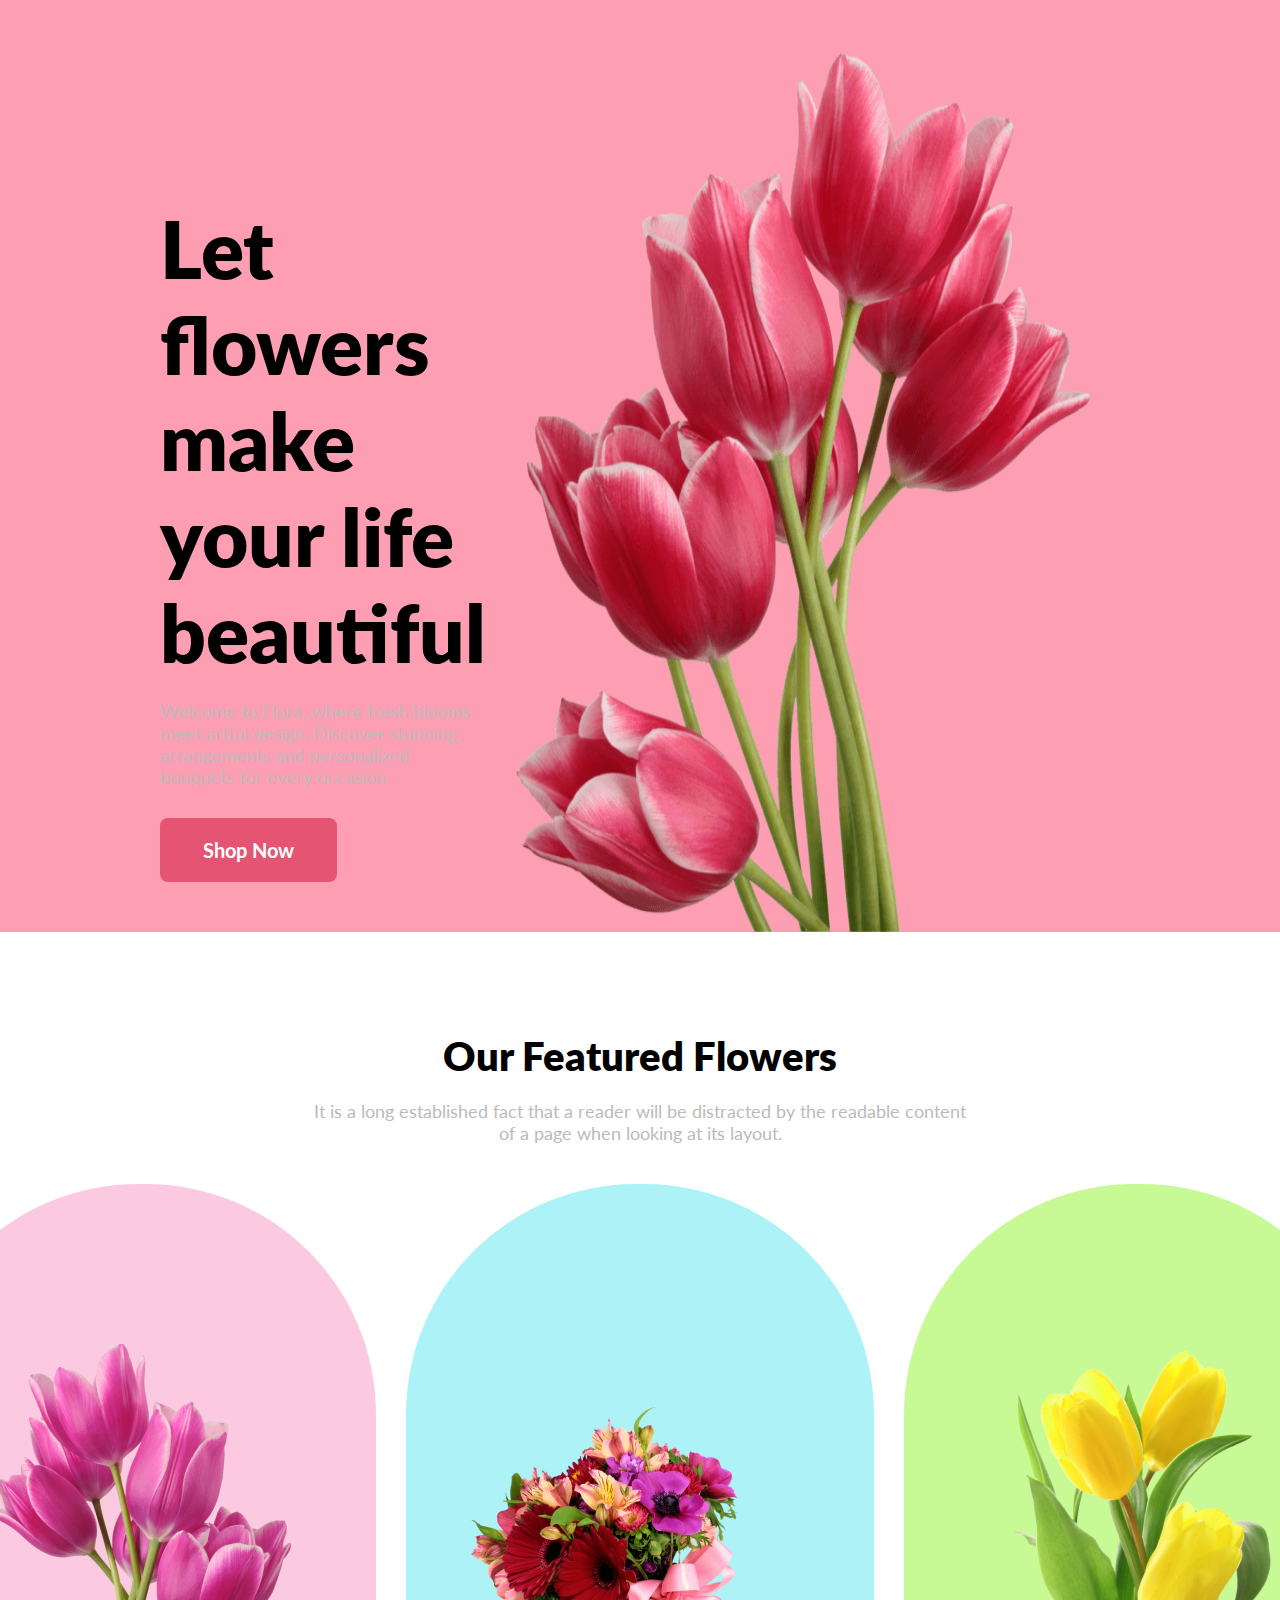
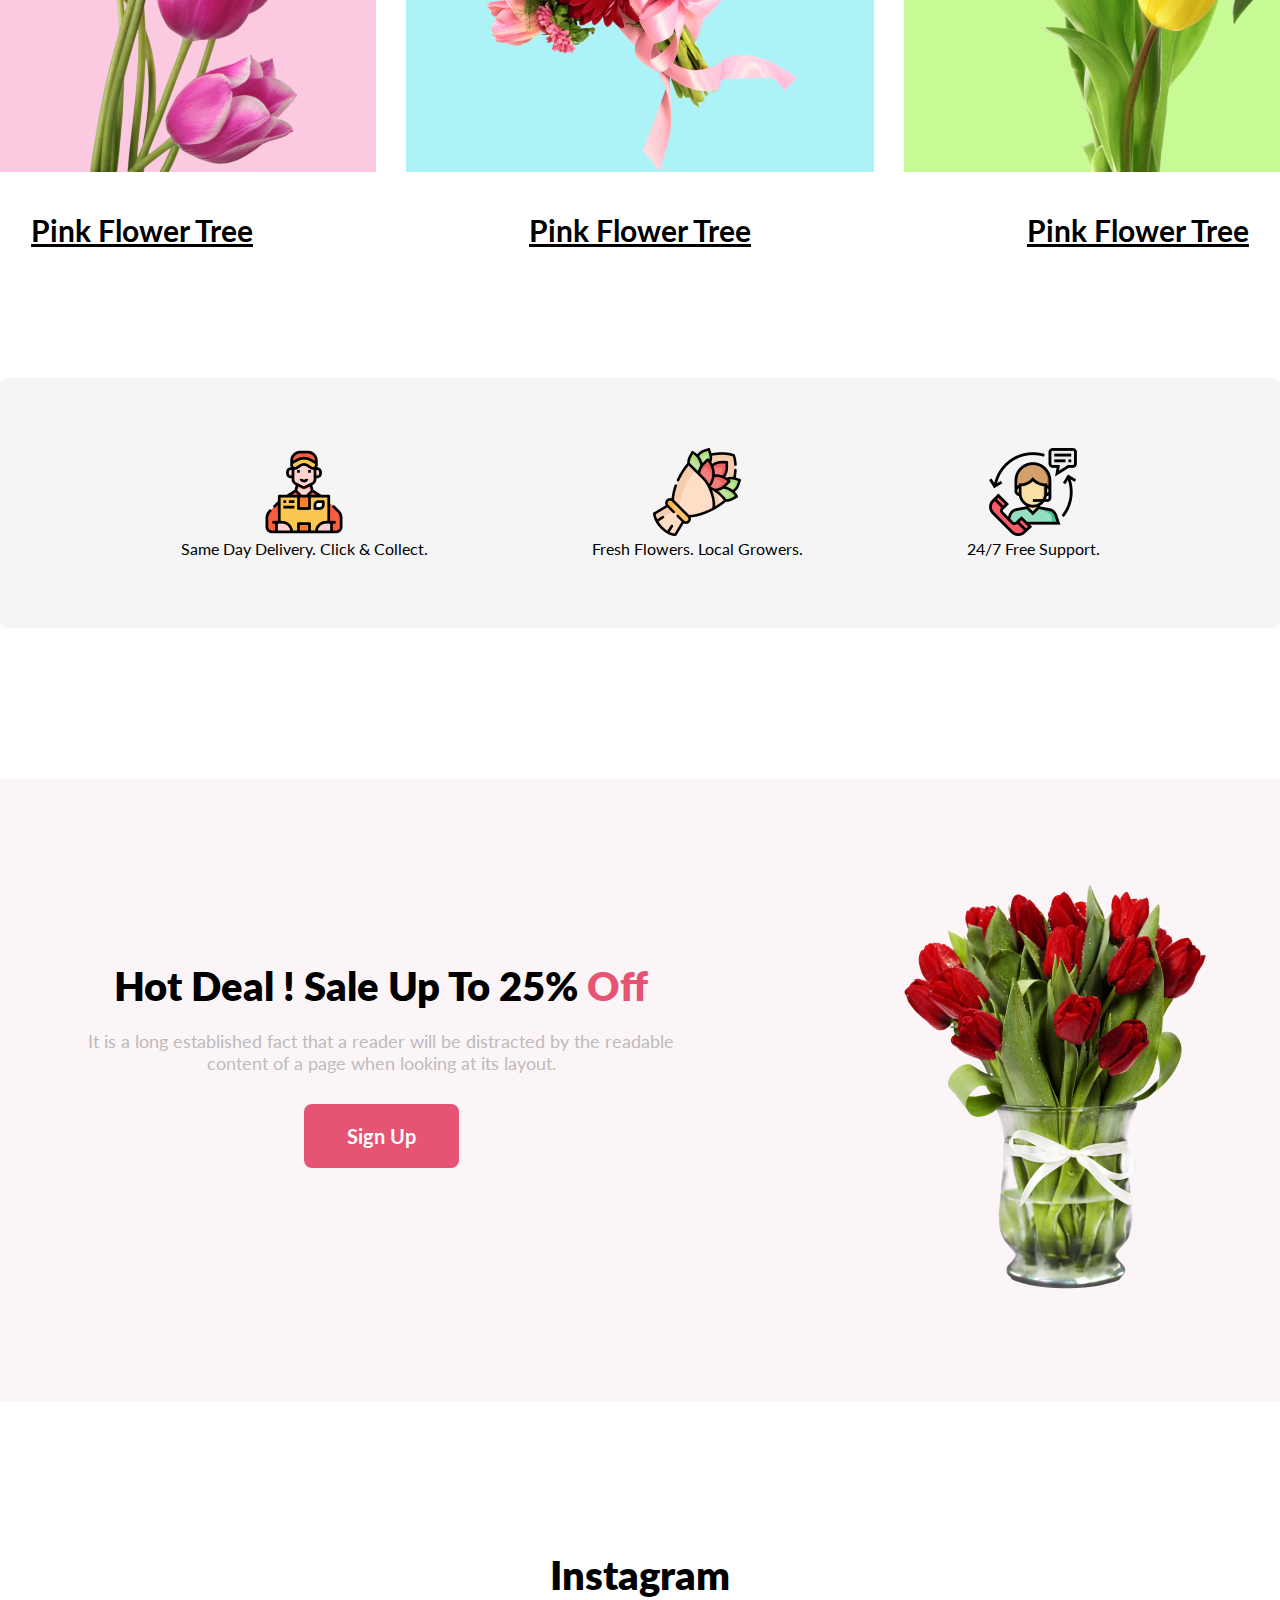
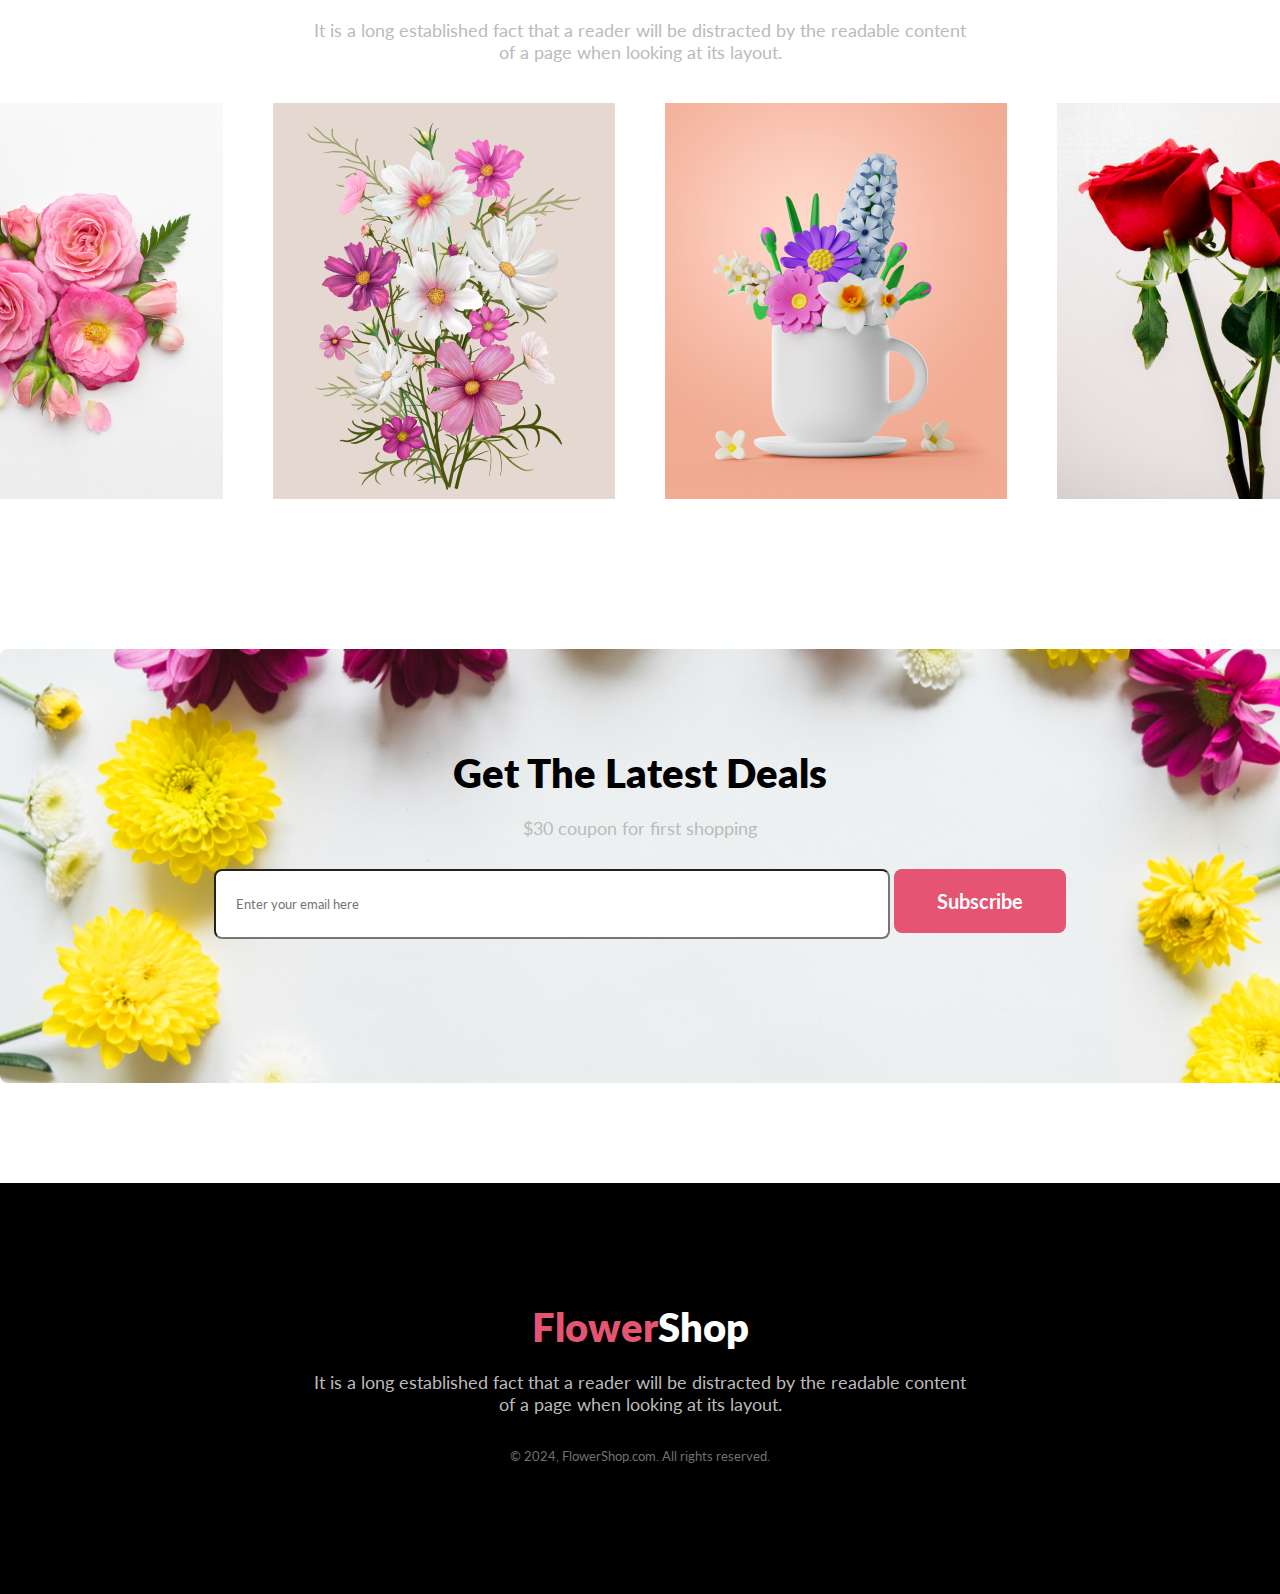
==== index.html @ 56dab3ab "Flower shop first push" ====
<!DOCTYPE html>
<html lang="en">

<head>
    <meta charset="UTF-8">
    <meta name="viewport" content="width=device-width, initial-scale=1.0">
    <title>Flora</title>
    <link rel="stylesheet" href="style.css">
    <link rel="preconnect" href="https://fonts.googleapis.com">
    <link rel="preconnect" href="https://fonts.gstatic.com" crossorigin>
    <link
        href="https://fonts.googleapis.com/css2?family=Lato:ital,wght@0,100;0,300;0,400;0,700;0,900;1,100;1,300;1,400;1,700;1,900&family=Work+Sans:ital,wght@0,600;1,600&display=swap"
        rel="stylesheet">
</head>

<body>

    <header>
        <div class="title">
            <h1>Let flowers make your life beautiful</h1>
            <p class="primary_font">Welcome to Flora, where fresh blooms meet artful design. Discover stunning
                arrangements and personalized bouquets for every occasion.</p>
            <button class="primary_btn">Shop Now</button>
        </div>

        <img src="Flower/pngwing 10.png" alt="">
    </header>

    <main>
        <section class="Featured">
            <div class="TC">
                <div class="T-container">
                    <h3 class="F-title">Our Featured Flowers</h3>
                    <p class="primary_font">It is a long established fact that a reader will be
                        distracted by the readable
                        content of a page when
                        looking at its layout.</p>
                </div>
            </div>

            <div class="Flower_container">
                <div>
                    <div class="flr one"></div>
                    <p class="fp">Pink Flower Tree</p>
                </div>
                <div>
                    <div class="flr two"></div>
                    <p class="fp">Pink Flower Tree</p>
                </div>
                <div>
                    <div class="flr three"></div>
                    <p class="fp">Pink Flower Tree</p>
                </div>
            </div>

        </section>

        <section class="support">
            <div class="s-support">
                <div>
                    <img src="Flower/Group 57.png" alt="">
                    <p>Same Day Delivery. Click & Collect.</p>
                </div>
                <div>
                    <img src="Flower/Group 58.png" alt="">
                    <p>Fresh Flowers. Local Growers.</p>
                </div>
                <div>
                    <img src="Flower/Group 59.png" alt="">
                    <p>24/7 Free Support.</p>
                </div>
            </div>
        </section>

        <section class="sale">
            <div class="sale-title">
                <h3 class="F-title">Hot Deal ! Sale Up To 25% <span style="color:#E55473 ;">Off</span></h3>
                <p class="primary_font">It is a long established fact that a reader will be distracted by the readable
                    content of a page when looking at its layout.</p>

                <button class="primary_btn">Sign Up</button>
            </div>
            <div>
                <img src="Flower/pngwing 8.png" alt="">
            </div>
        </section>

        <section class="Instagram">
            <div class="TC">
                <div class="T-container">

                    <h3 class="F-title">Instagram</h3>


                    <p class="primary_font">It is a long established fact that a reader will be distracted by the
                        readable content of a page when looking at its layout.</p>

                </div>
            </div>

            <div class="insta-flower">
                <img src="Flower/Flower 01.png" alt="">
                <img src="Flower/Rectangle 4.png" alt="">
                <img src="Flower/Rectangle 5.png" alt="">
                <img src="Flower/Rectangle 6.png" alt="">
            </div>
        </section>

        <section class="support">

            <div class="BG">
                <h3 class="F-title">Get The Latest Deals</h3>
                <p class="primary_font">$30 coupon for first shopping</p>

                <div>
                    <input type="email" placeholder="Enter your email here ">

                    <button class="primary_btn">Subscribe</button>
                </div>

            </div>


        </section>
    </main>

    <footer>
        <div class="TC">
            <div class="T-container">

                <h3 class="F-title"><span style="color: #E55473;">Flower<span\><span style="color: white;">Shop</span>
                </h3>


                <p class="primary_font">It is a long established fact that a reader will be distracted by the
                    readable content of a page when looking at its layout.</p>
                <p><small style="color: #707070;">
                        &copy; 2024, FlowerShop.com. All rights reserved.
                    </small></p>
            </div>
        </div>
    </footer>

</body>

</html>
---- style.css ----
* {
    margin: 0px;
    font-family: "Lato", sans-serif;
}

header {
    background-color: #fd9eb3;
    display: flex;
    padding: 50px 160px 0px 160px;
    justify-content: space-between;
    margin-bottom: 100px;
}

.title {
    padding-top: 150px;
    width: 510px;
}

h1 {
    font-family: "Lato", sans-serif;
    font-weight: 800;
    font-style: normal;
    font-size: 80px;
    padding-bottom: 20px;
}

.primary_font {
    font-size: 18px;
    color: #bcbaba;
    padding-bottom: 30px;
}

.primary_btn {
    background-color: #E55473;
    padding: 20px 43px;
    border-radius: 8px;
    font-weight: 700;
    font-size: 20px;
    color: white;
    border: none;
    margin-bottom: 50px;
    height: 64px;

}

/*Main*/
/*section feature*/
.Flower_container {
    display: flex;
    justify-content: center;
    gap: 30px;
}

.flr {
    background-repeat: no-repeat;
    background-position: bottom;
    padding: 50px 4px 0px 0px;
    border-radius: 230px 230px 0px 0px;
    height: 538px;
    width: 464px;
}

.one {
    background-image: url(Flower/pngwing\ 6.png);
    background-color: #f793c37e;
}

.two {
    background-image: url(Flower/pngwing\ 5.png);
    background-color: #a0f0f4dc;
}

.three {
    background-image: url(Flower/pngwing\ 7.png);
    background-color: #bcf97fd5;
}

.fp {

    font-weight: 700;
    font-size: 30px;
    margin-top: 40px;
    text-decoration: underline;
}



.Featured {
    margin: 50px 160px 50px 160px;
    text-align: center;
    align-content: center;
}


.F-title {

    font-weight: 800;
    font-size: 40px;
    padding-bottom: 20px;
}

/*section support*/

.support {
    display: flex;
    justify-content: center;
    align-items: center;
}

.s-support {
    background-color: #f5f5f5;
    display: flex;
    justify-content: center;
    margin-top: 80px;
    padding: 70px 0px;
    gap: 164px;
    text-align: center;
    border-radius: 8px;
    width: 1510px;
}

/*sale*/

.sale {
    display: flex;
    justify-content: center;
    background-color: #fcf5f7;
    margin: 150px 0px;
    padding: 100px 0px;
    text-align: center;
    align-items: center;
    gap: 200px;
}

.sale-title {
    width: 635px;
}

/*instagram*/
.T-container {
    padding-bottom: 10px;
    width: 660px;
}

.insta-flower {
    display: flex;
    justify-content: center;
    gap: 50px;
    margin-bottom: 150px;
}

.TC {
    display: flex;
    justify-content: center;
    text-align: center;
}

/*search*/

.BG {
    background-image: url(Flower/Rectangle\ 9.png);
    background-repeat: no-repeat;
    background-size: cover;
    text-align: center;
    width: 1510px;
    padding: 100px 0px;
}

input {
    width: 650px;
    height: 64px;
    border-radius: 8px;
    padding-left: 20px;
}

/*Footer*/

footer {
    margin-top: 100px;
    background-color: black;
    padding: 120px 0px;
}
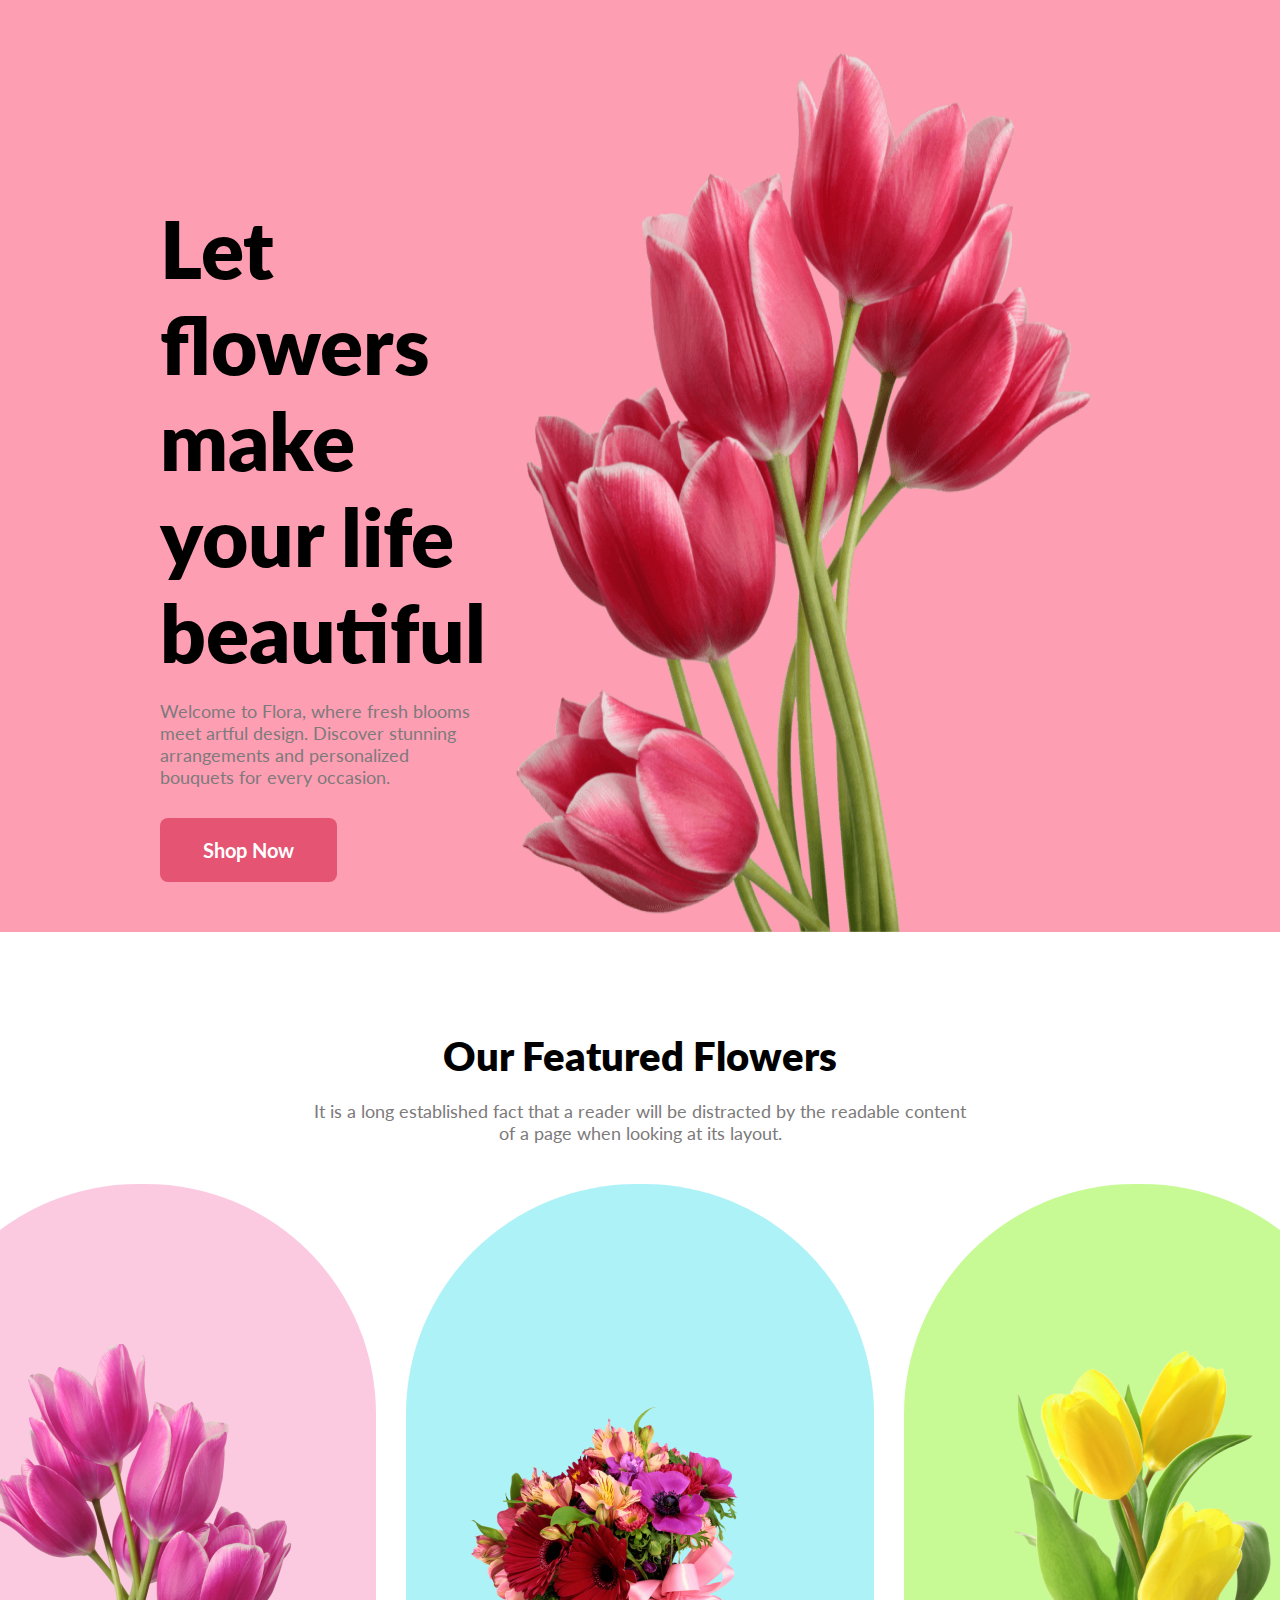
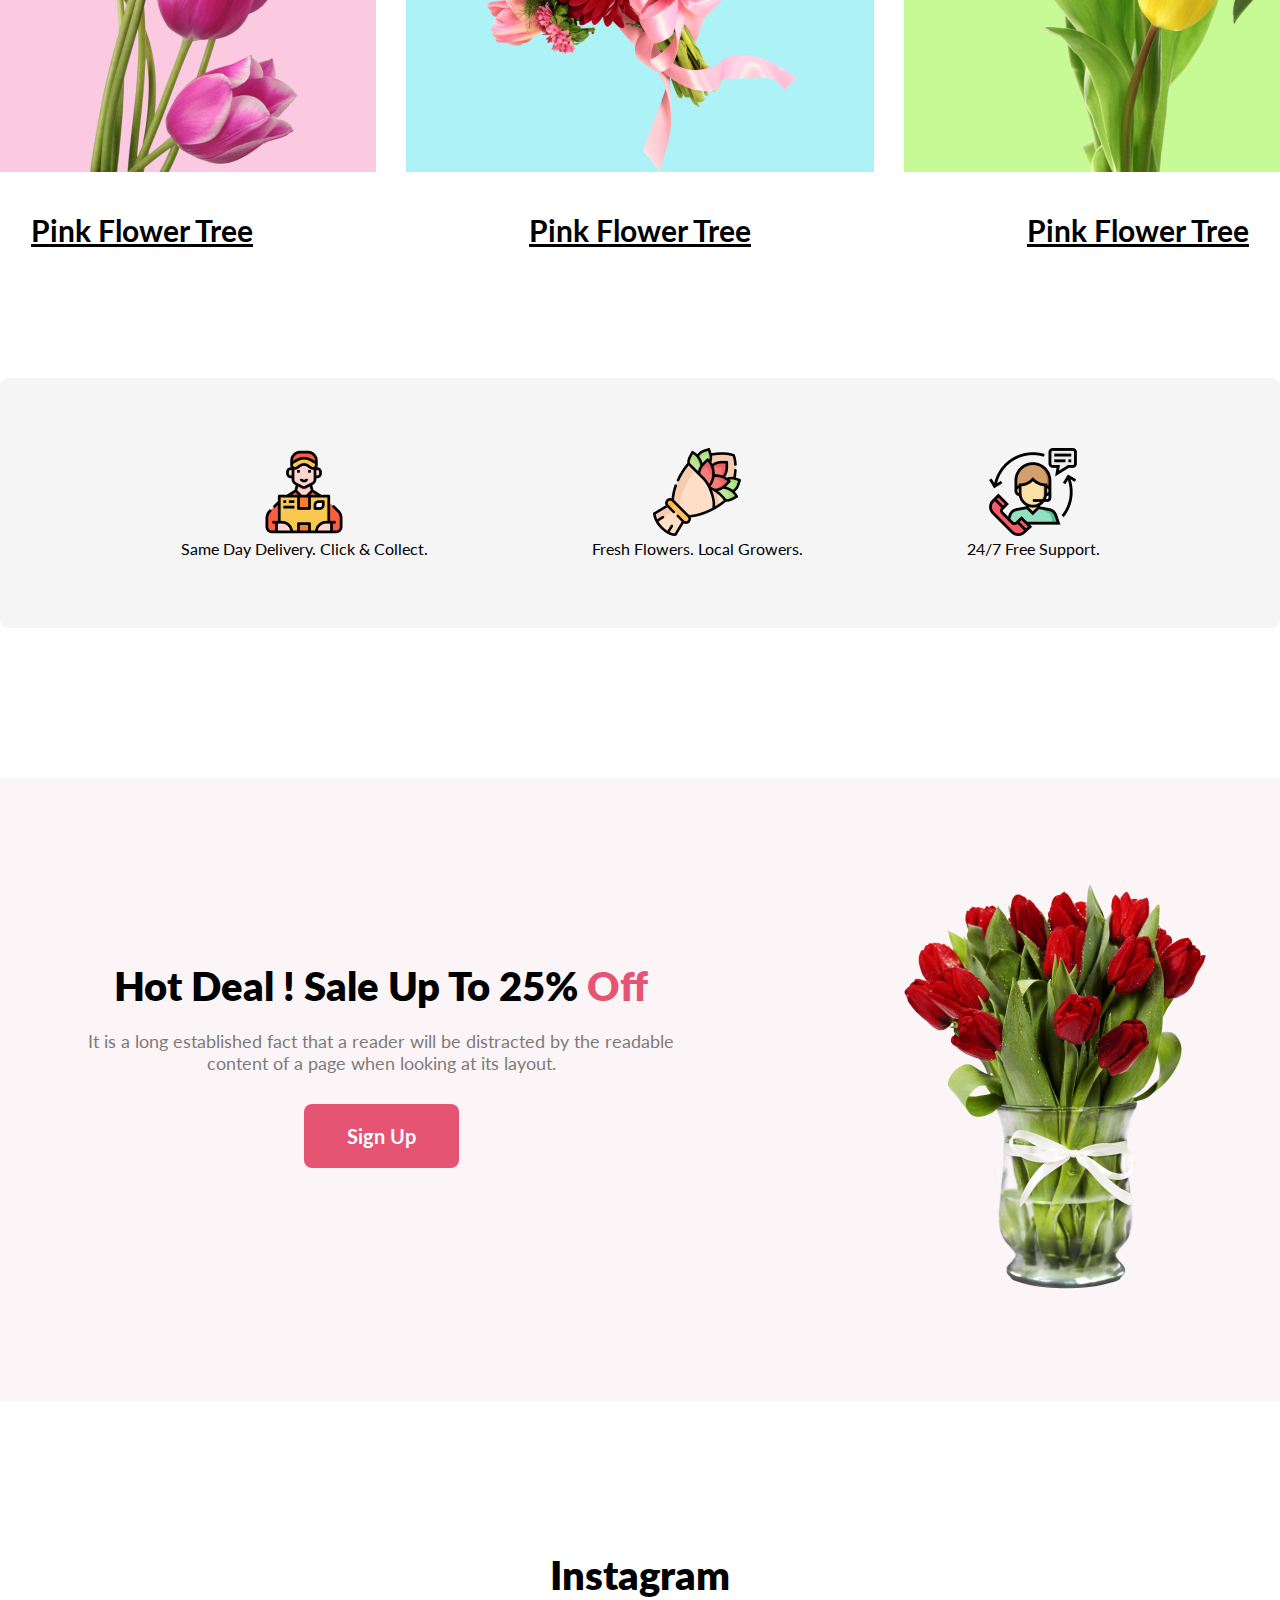
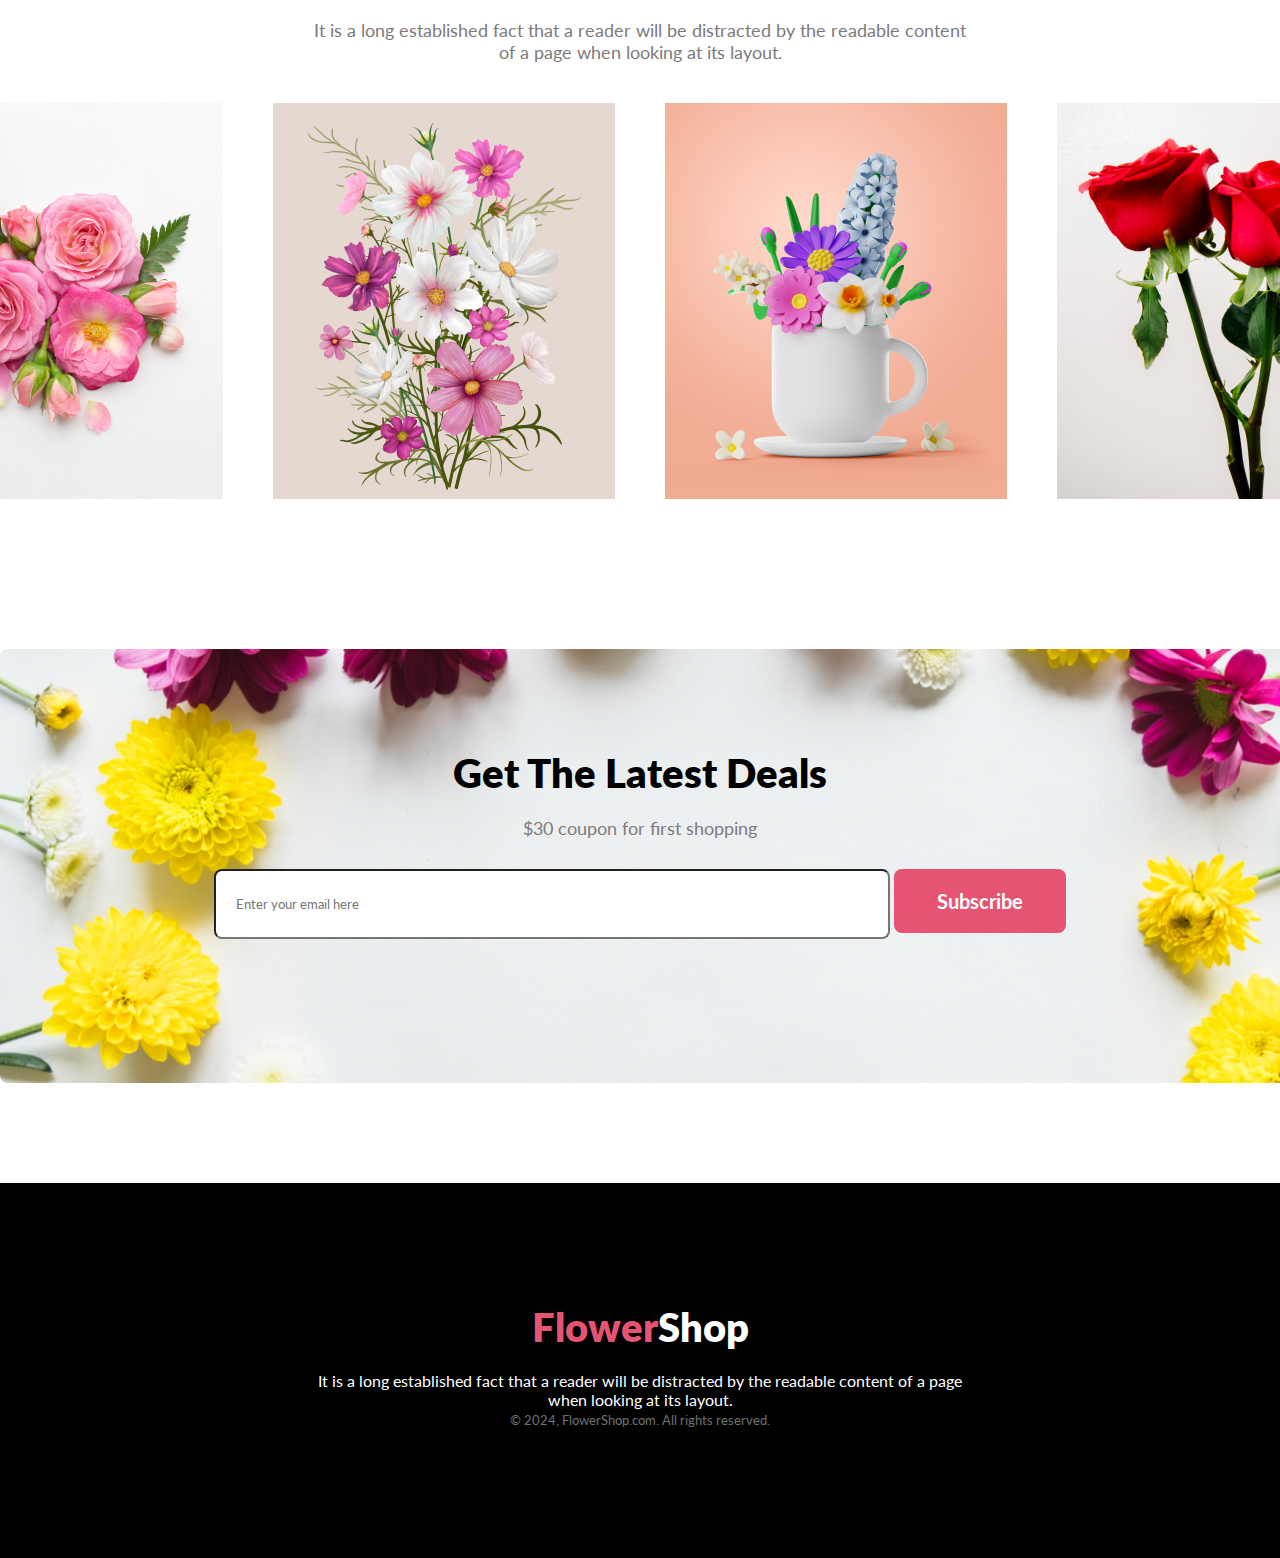
==== commit b999145c: "Primary color update" ====
--- a/index.html
+++ b/index.html
@@ -132,7 +132,7 @@
                 </h3>
 
 
-                <p class="primary_font">It is a long established fact that a reader will be distracted by the
+                <p style="color: white;">It is a long established fact that a reader will be distracted by the
                     readable content of a page when looking at its layout.</p>
                 <p><small style="color: #707070;">
                         &copy; 2024, FlowerShop.com. All rights reserved.
--- a/style.css
+++ b/style.css
@@ -26,7 +26,7 @@
 
 .primary_font {
     font-size: 18px;
-    color: #bcbaba;
+    color: #7d7a7b;
     padding-bottom: 30px;
 }
 
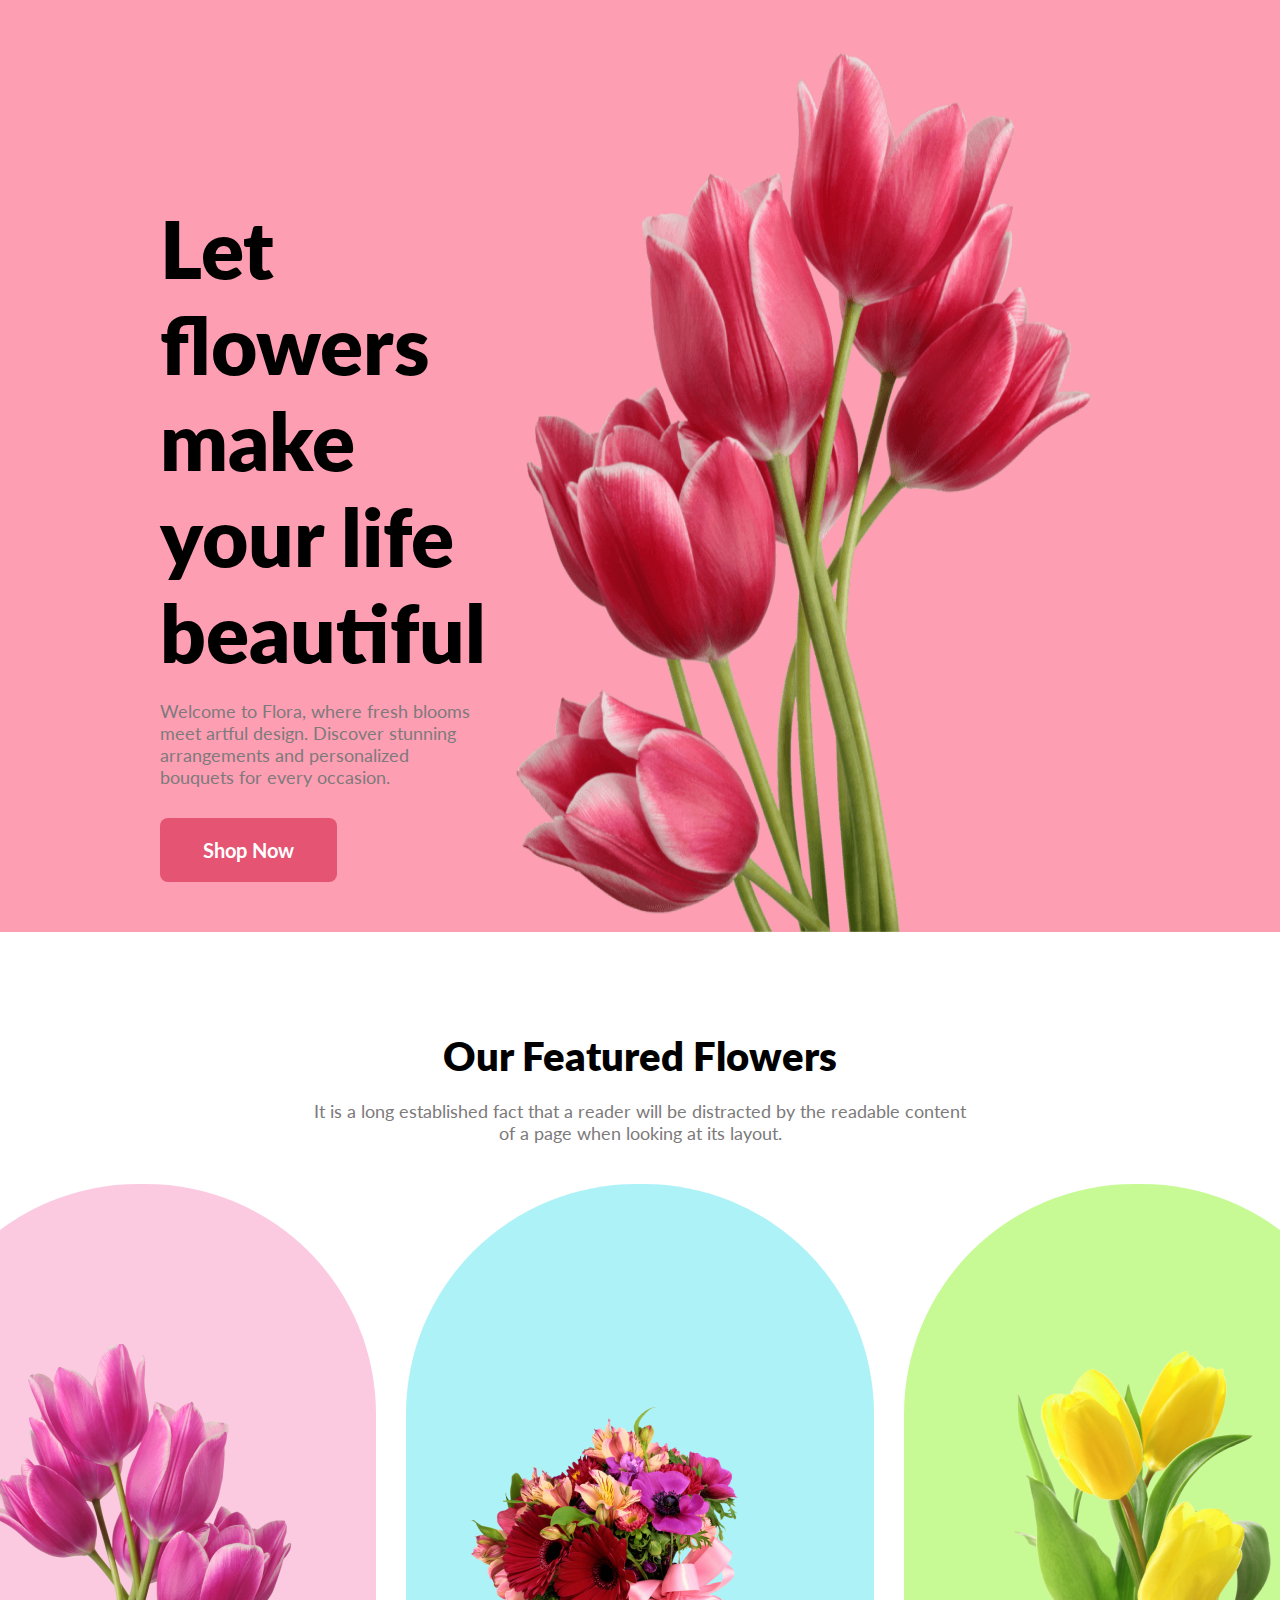
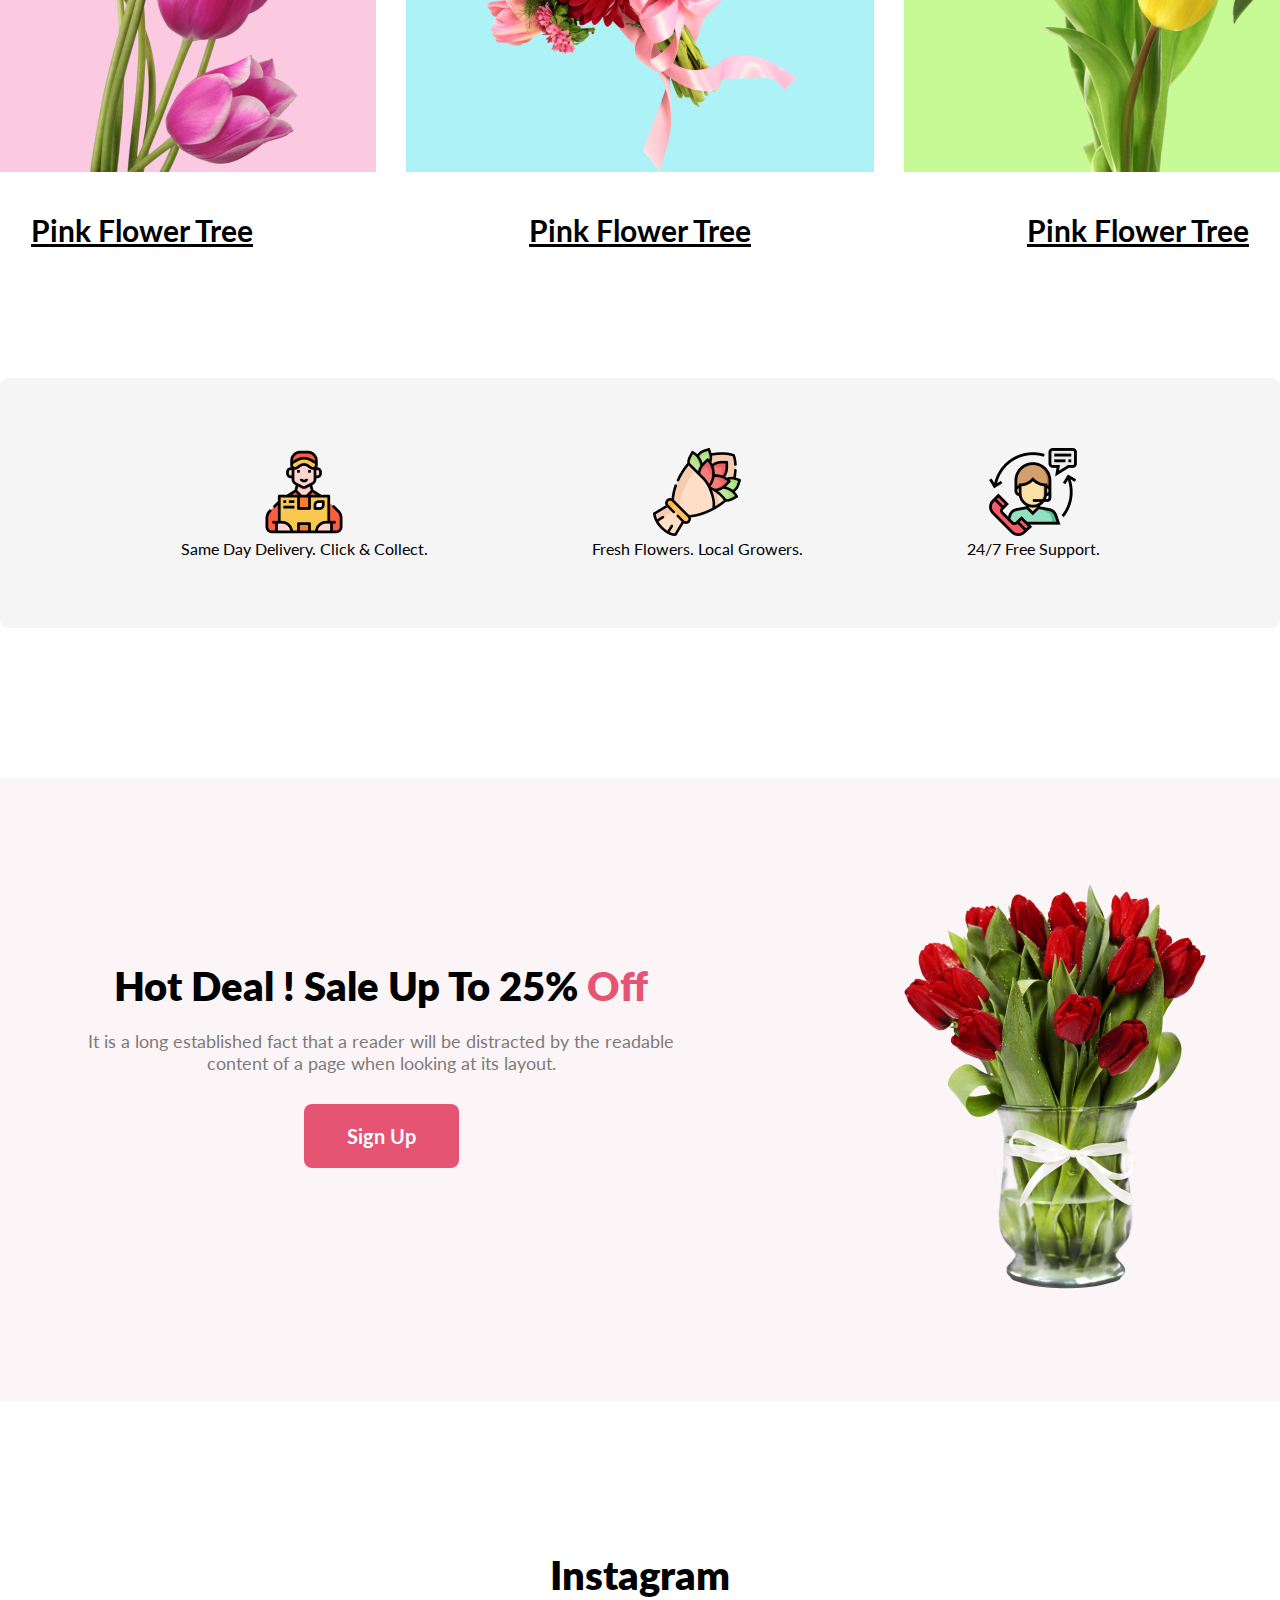
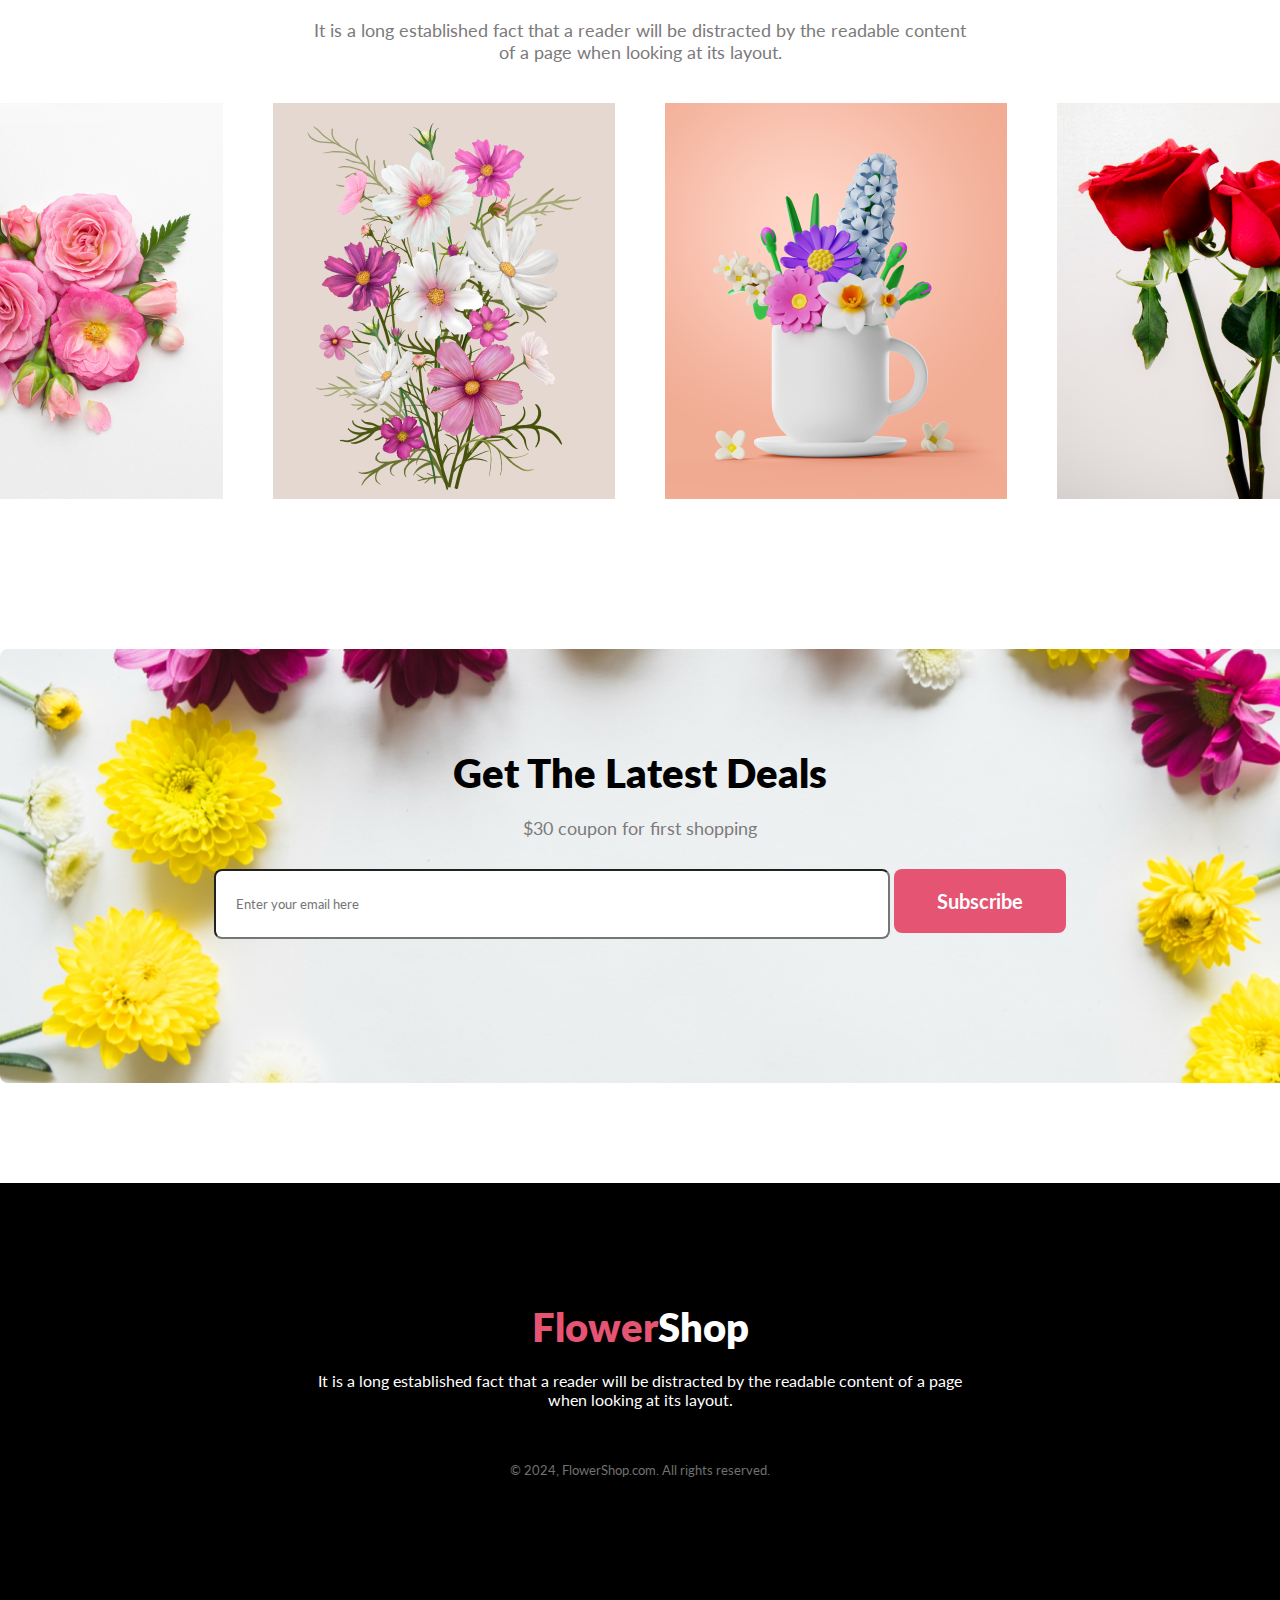
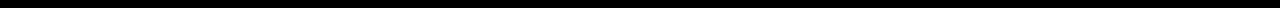
==== commit be090d78: "small color update" ====
--- a/index.html
+++ b/index.html
@@ -134,7 +134,7 @@
 
                 <p style="color: white;">It is a long established fact that a reader will be distracted by the
                     readable content of a page when looking at its layout.</p>
-                <p><small style="color: #707070;">
+                <p id="copy"><small style="color: #707070;">
                         &copy; 2024, FlowerShop.com. All rights reserved.
                     </small></p>
             </div>
--- a/style.css
+++ b/style.css
@@ -179,4 +179,10 @@
     margin-top: 100px;
     background-color: black;
     padding: 120px 0px;
+}
+
+
+#copy {
+    margin-top: 50px;
+    color: #707070;
 }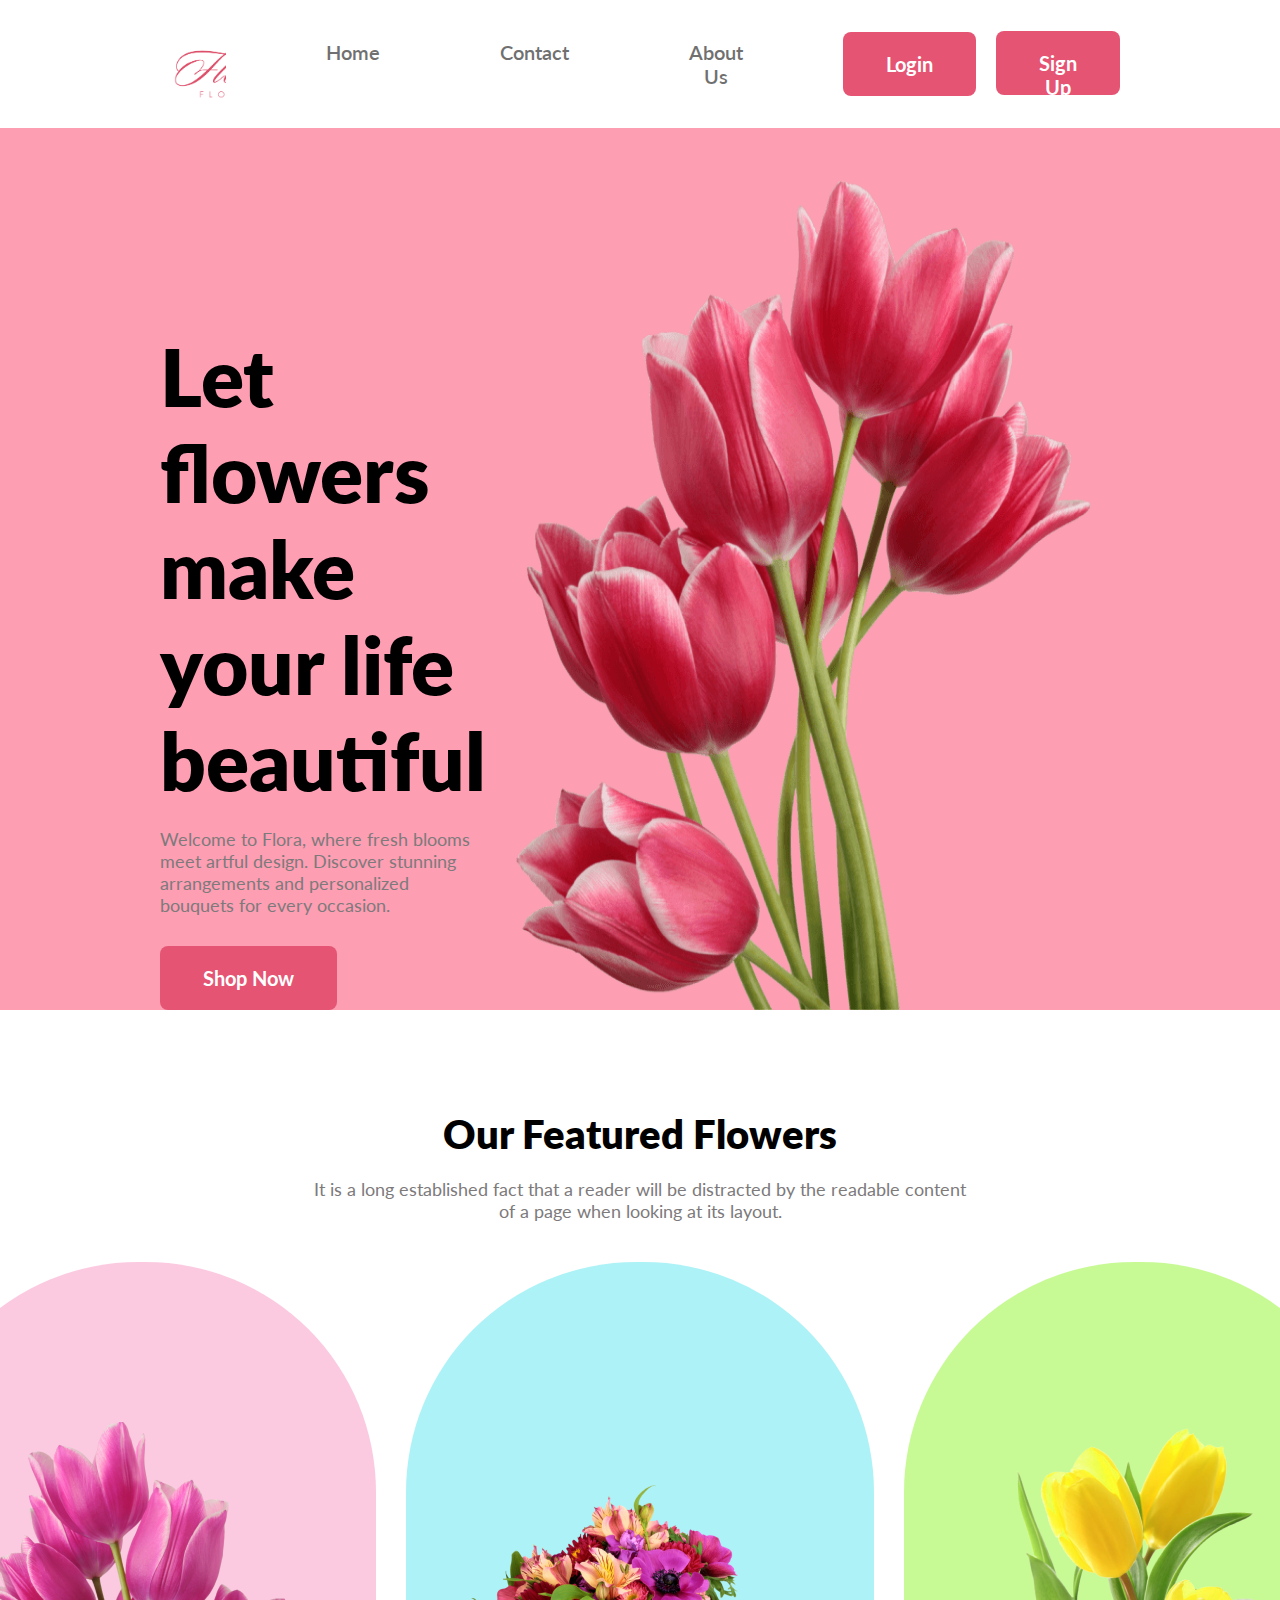
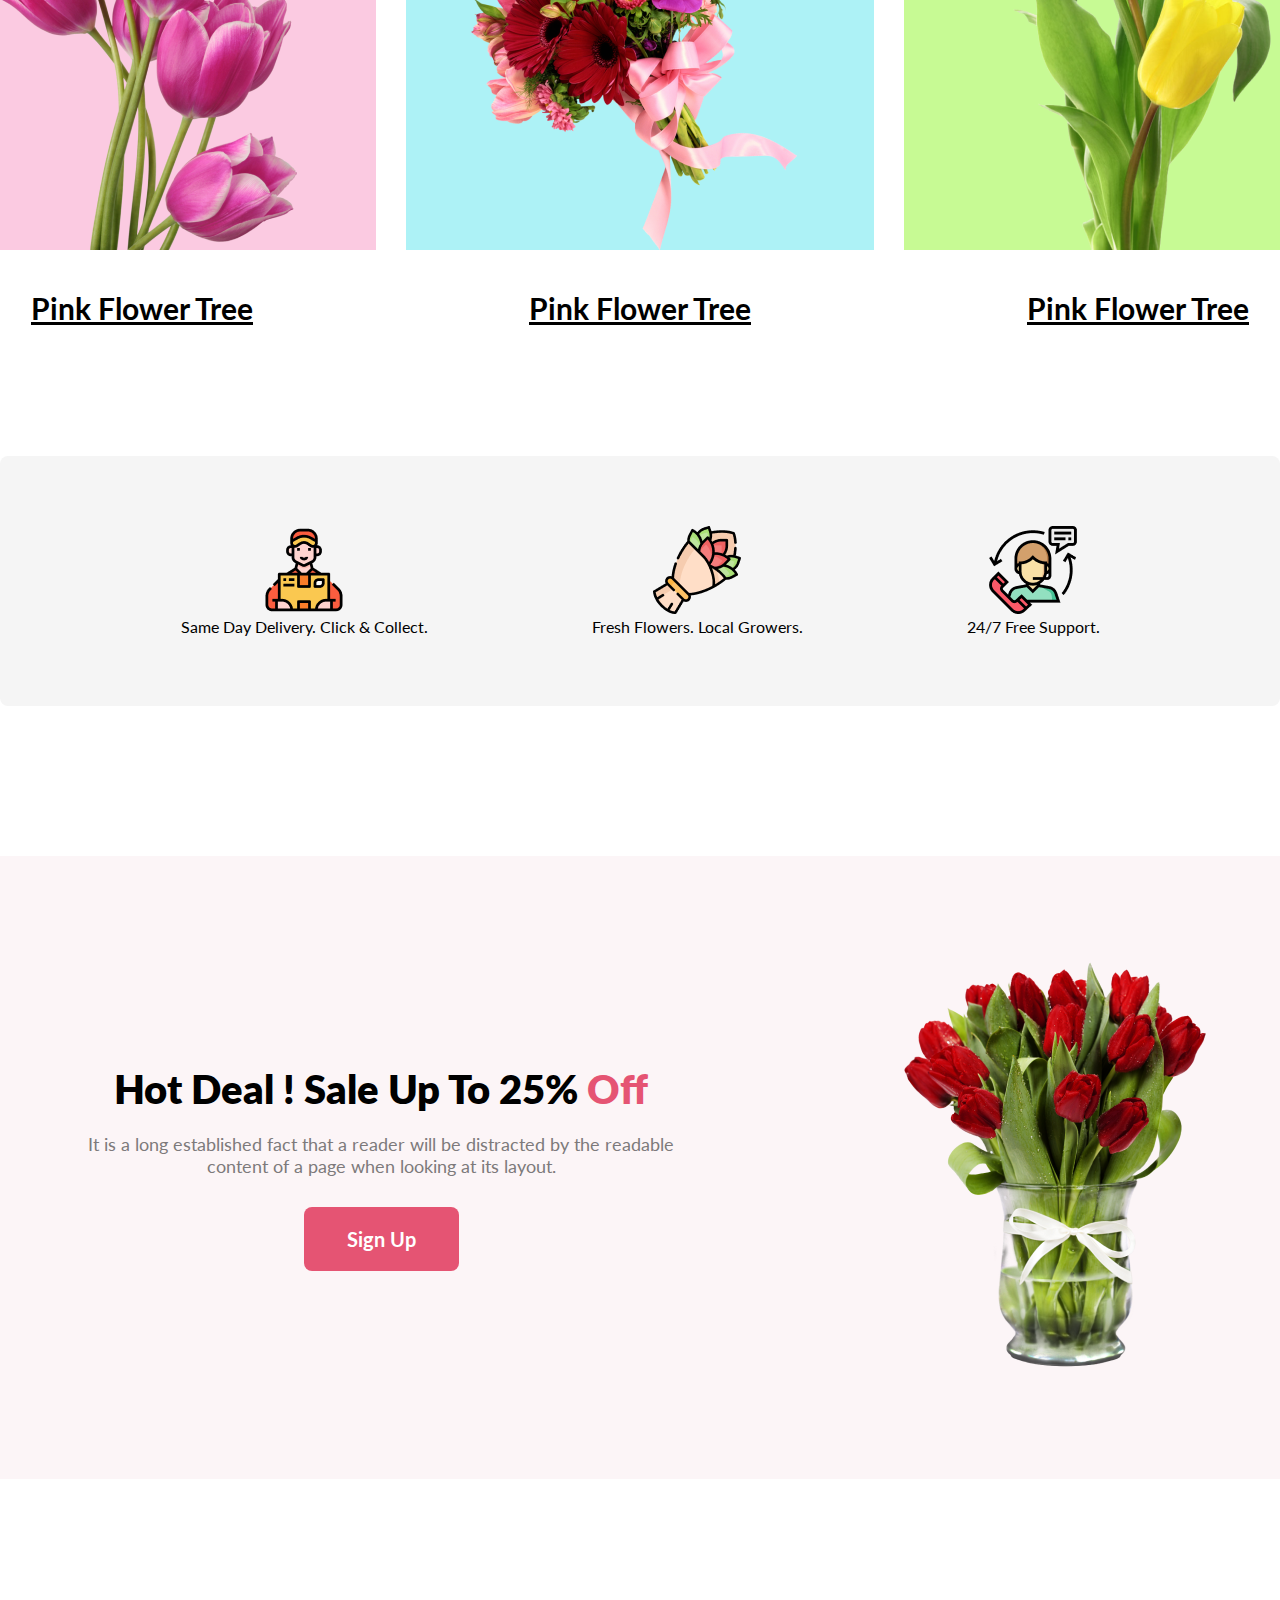
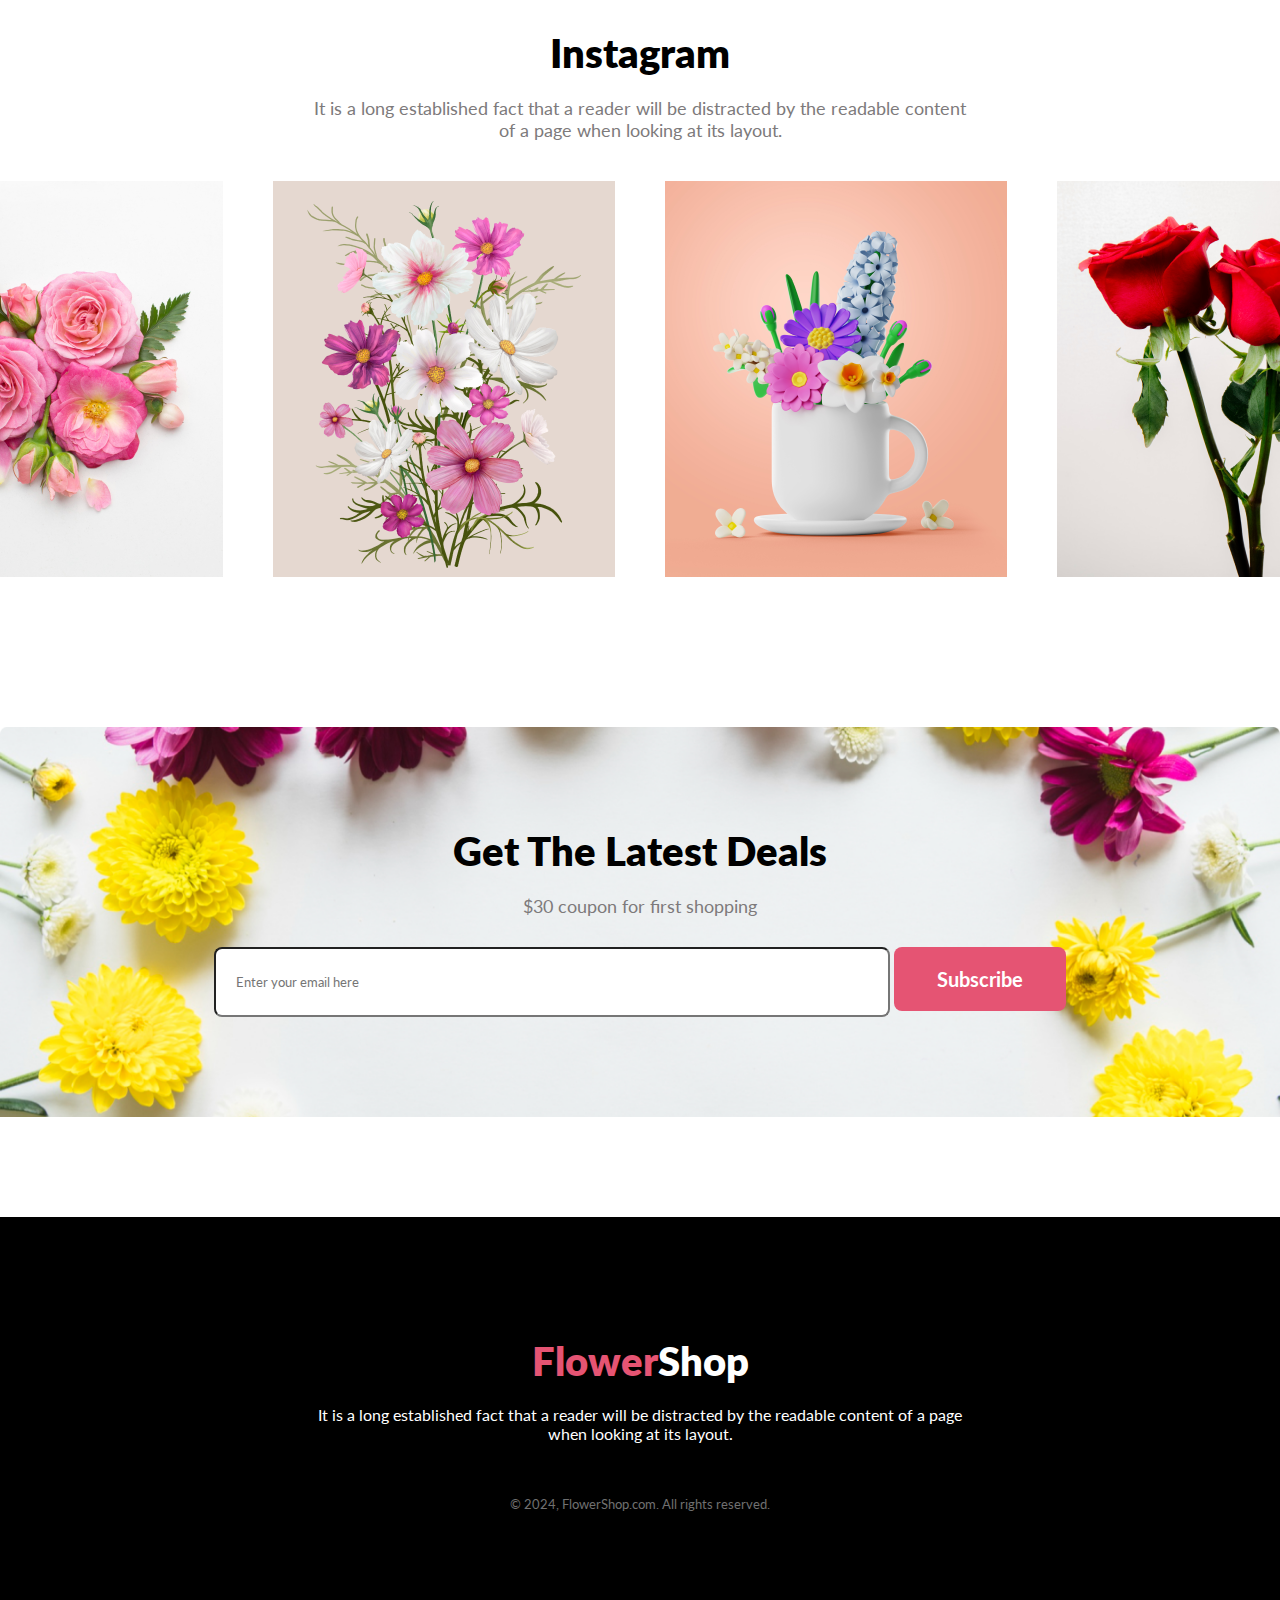
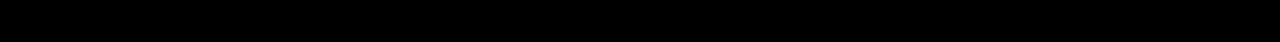
==== commit 15383b5d: "nav bar update" ====
--- a/index.html
+++ b/index.html
@@ -14,6 +14,24 @@
 </head>
 
 <body>
+
+    <nav>
+        <div class="logo">
+        </div>
+
+        <div class="nav-con">
+            <ul class="nav-ul">
+                <li><a class="nav-a" href="#">Home</a></li>
+                <li><a class="nav-a" href="#">Contact</a></li>
+                <li><a class="nav-a" href="#">About Us</a></li>
+            </ul>
+        </div>
+
+        <div class="nav-btn">
+            <a href="#"><button class="primary_btn">Login</button></a>
+            <a href="#"><button class="primary_btn">Sign Up</button></a>
+        </div>
+    </nav>
 
     <header>
         <div class="title">
@@ -134,7 +152,7 @@
 
                 <p style="color: white;">It is a long established fact that a reader will be distracted by the
                     readable content of a page when looking at its layout.</p>
-                <p id="copy"><small style="color: #707070;">
+                <p id="copy"><small>
                         &copy; 2024, FlowerShop.com. All rights reserved.
                     </small></p>
             </div>
--- a/style.css
+++ b/style.css
@@ -9,6 +9,56 @@
     padding: 50px 160px 0px 160px;
     justify-content: space-between;
     margin-bottom: 100px;
+}
+
+
+nav {
+
+    display: flex;
+    justify-content: space-between;
+    align-items: center;
+    align-content: center;
+    padding: 0px 160px;
+}
+
+.logo {
+    width: 150px;
+    height: 75px;
+    background-image: url("Flower/flora.png");
+    background-repeat: no-repeat;
+    background-size: cover;
+}
+
+.nav-btn {
+
+    height: 100px;
+    display: flex;
+    align-items: center;
+    justify-content: center;
+    gap: 20px;
+}
+
+.nav-ul,
+
+.nav-a {
+    display: flex;
+    text-decoration: none;
+    list-style: none;
+    text-align: center;
+    font-size: 20px;
+    font-weight: 600;
+    color: #707070;
+    padding: 20px 50px;
+    border-radius: 60px;
+    gap: 20px;
+
+}
+
+.nav-a:hover {
+
+    background-color: #fd9eb3;
+    color: white;
+
 }
 
 .title {
@@ -38,7 +88,6 @@
     font-size: 20px;
     color: white;
     border: none;
-    margin-bottom: 50px;
     height: 64px;
 
 }
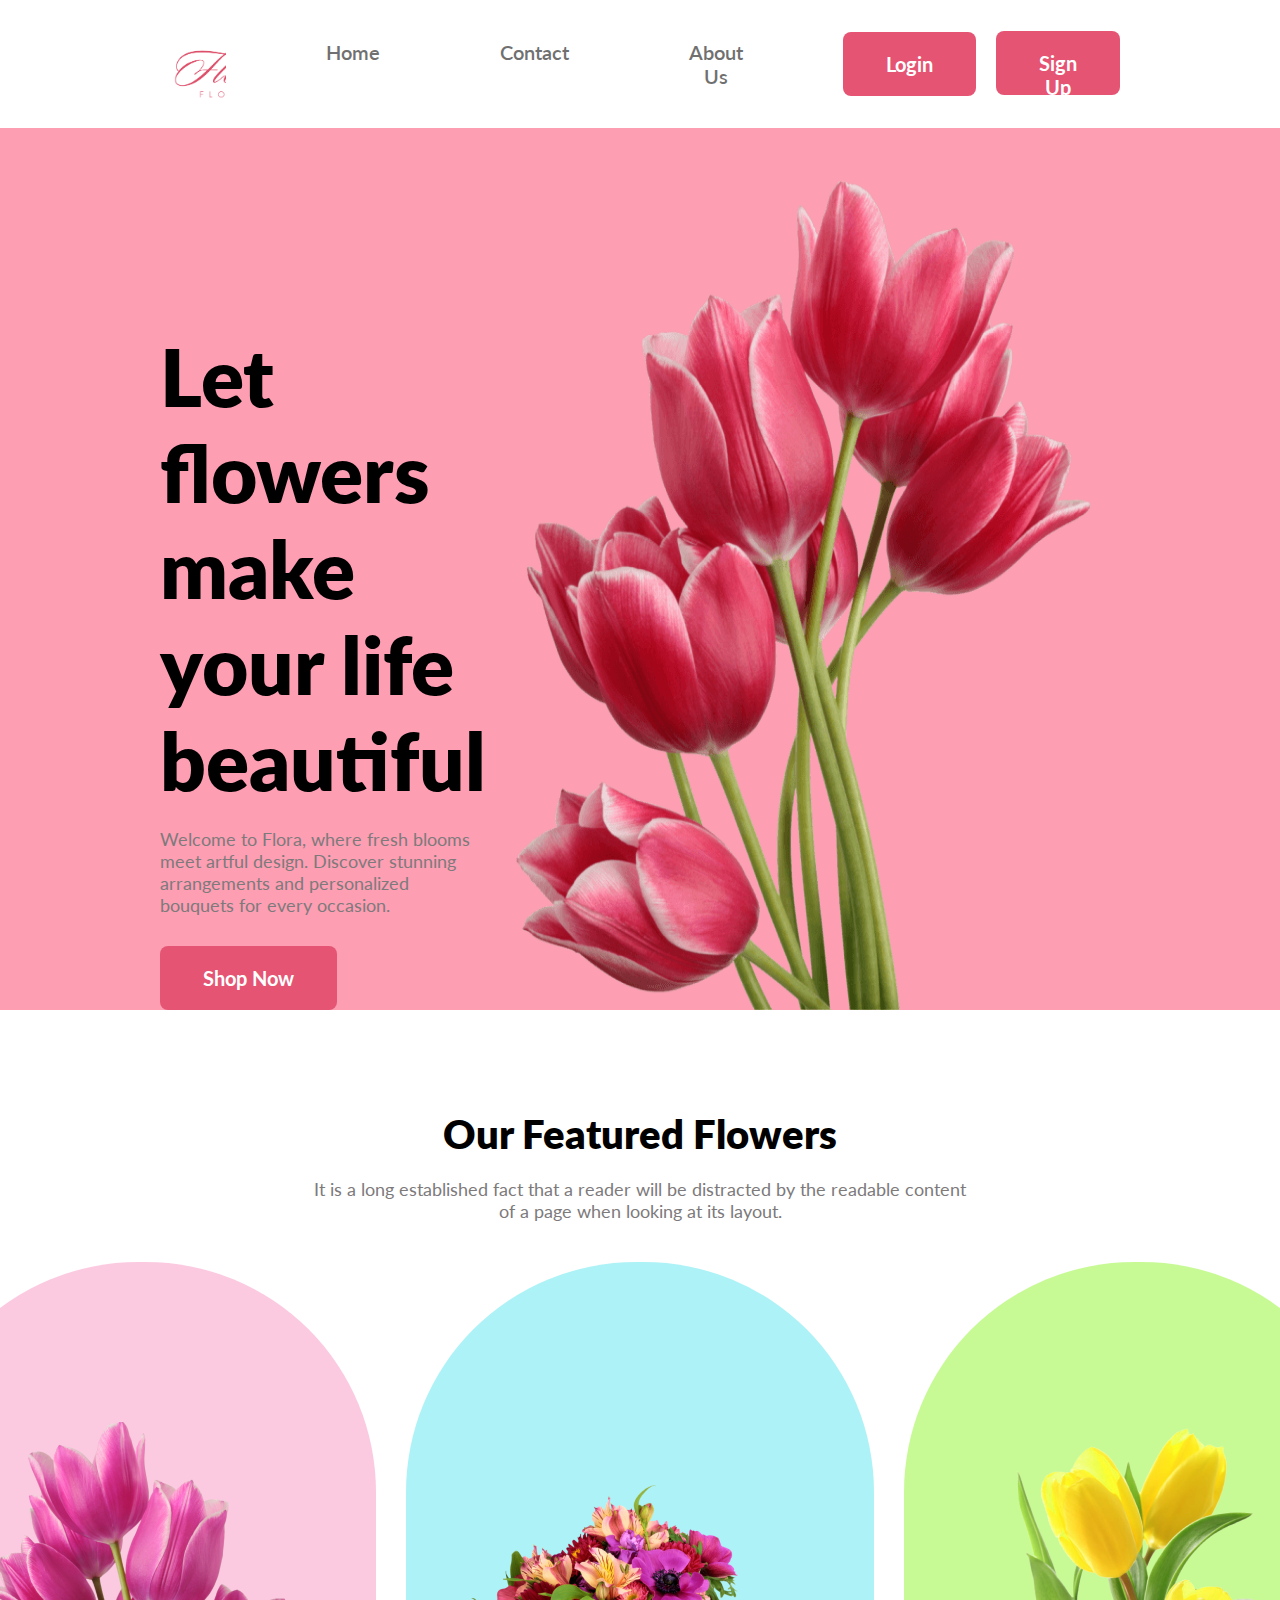
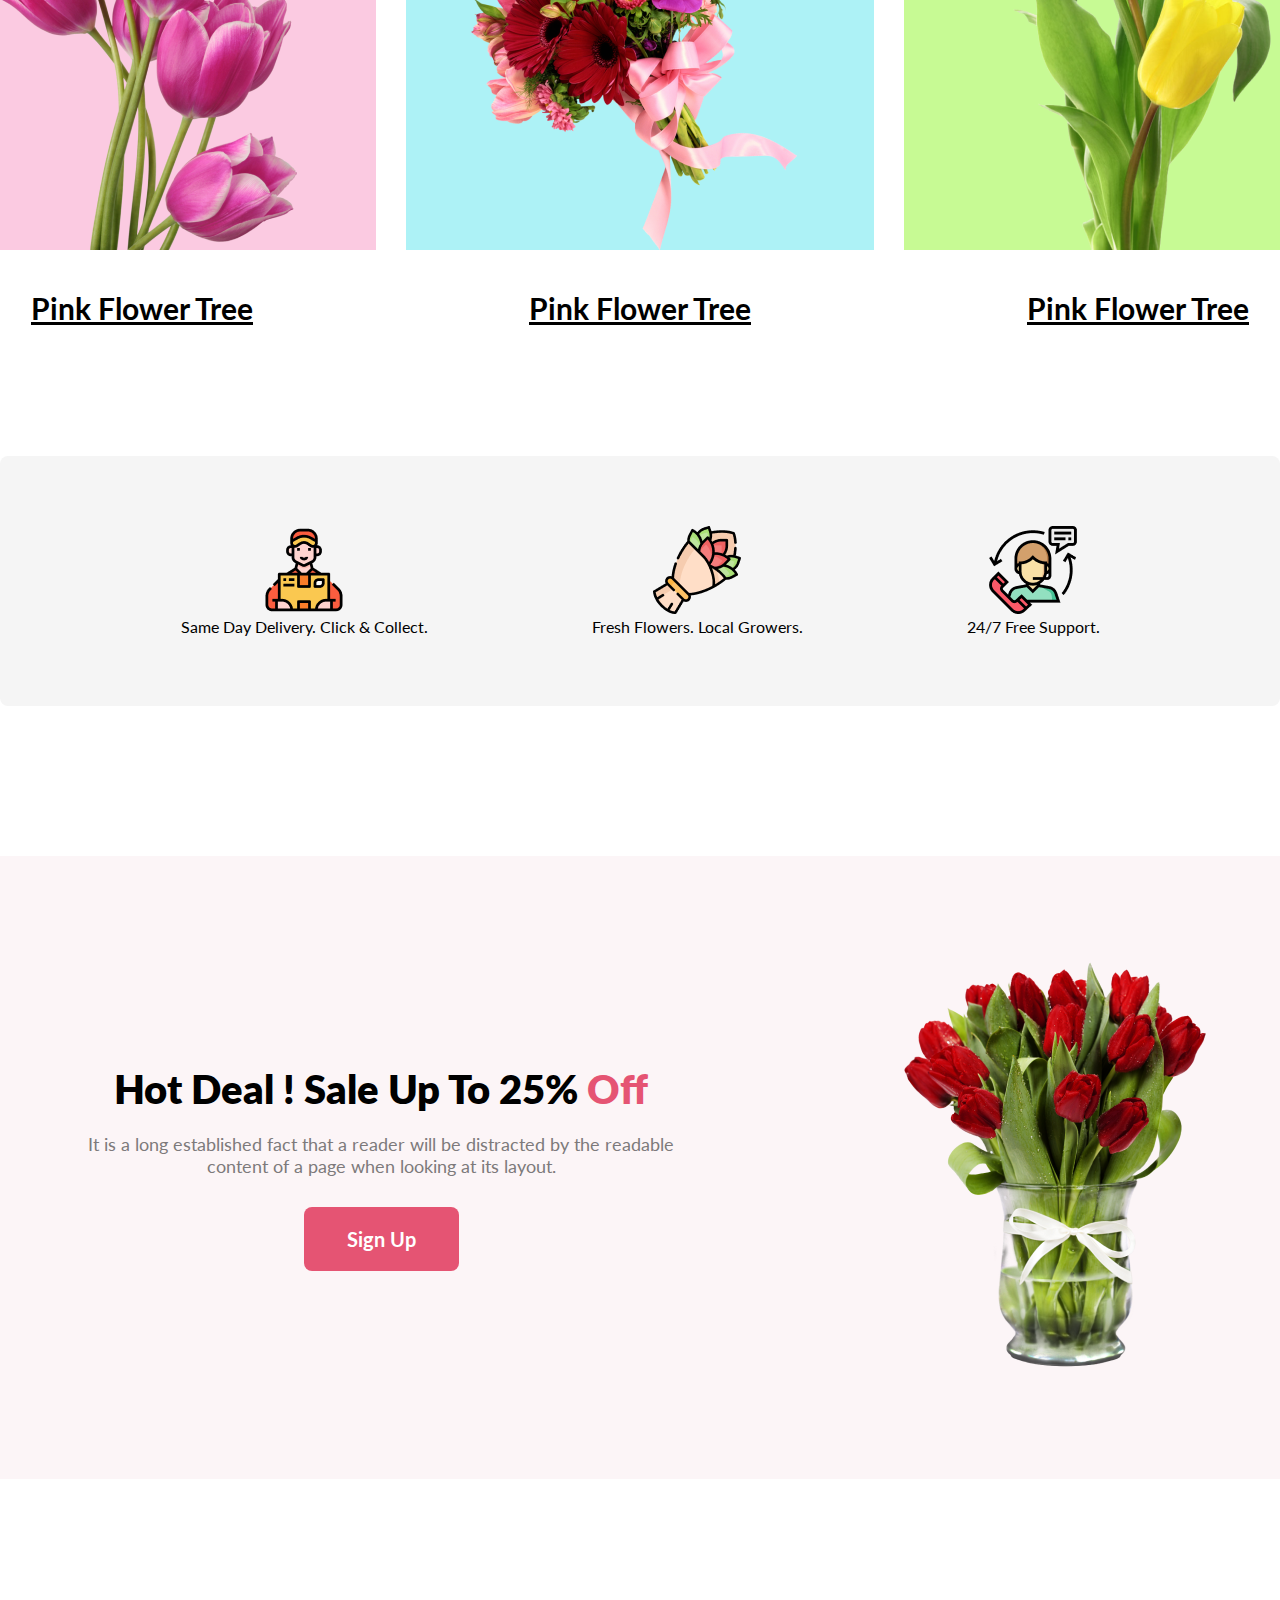
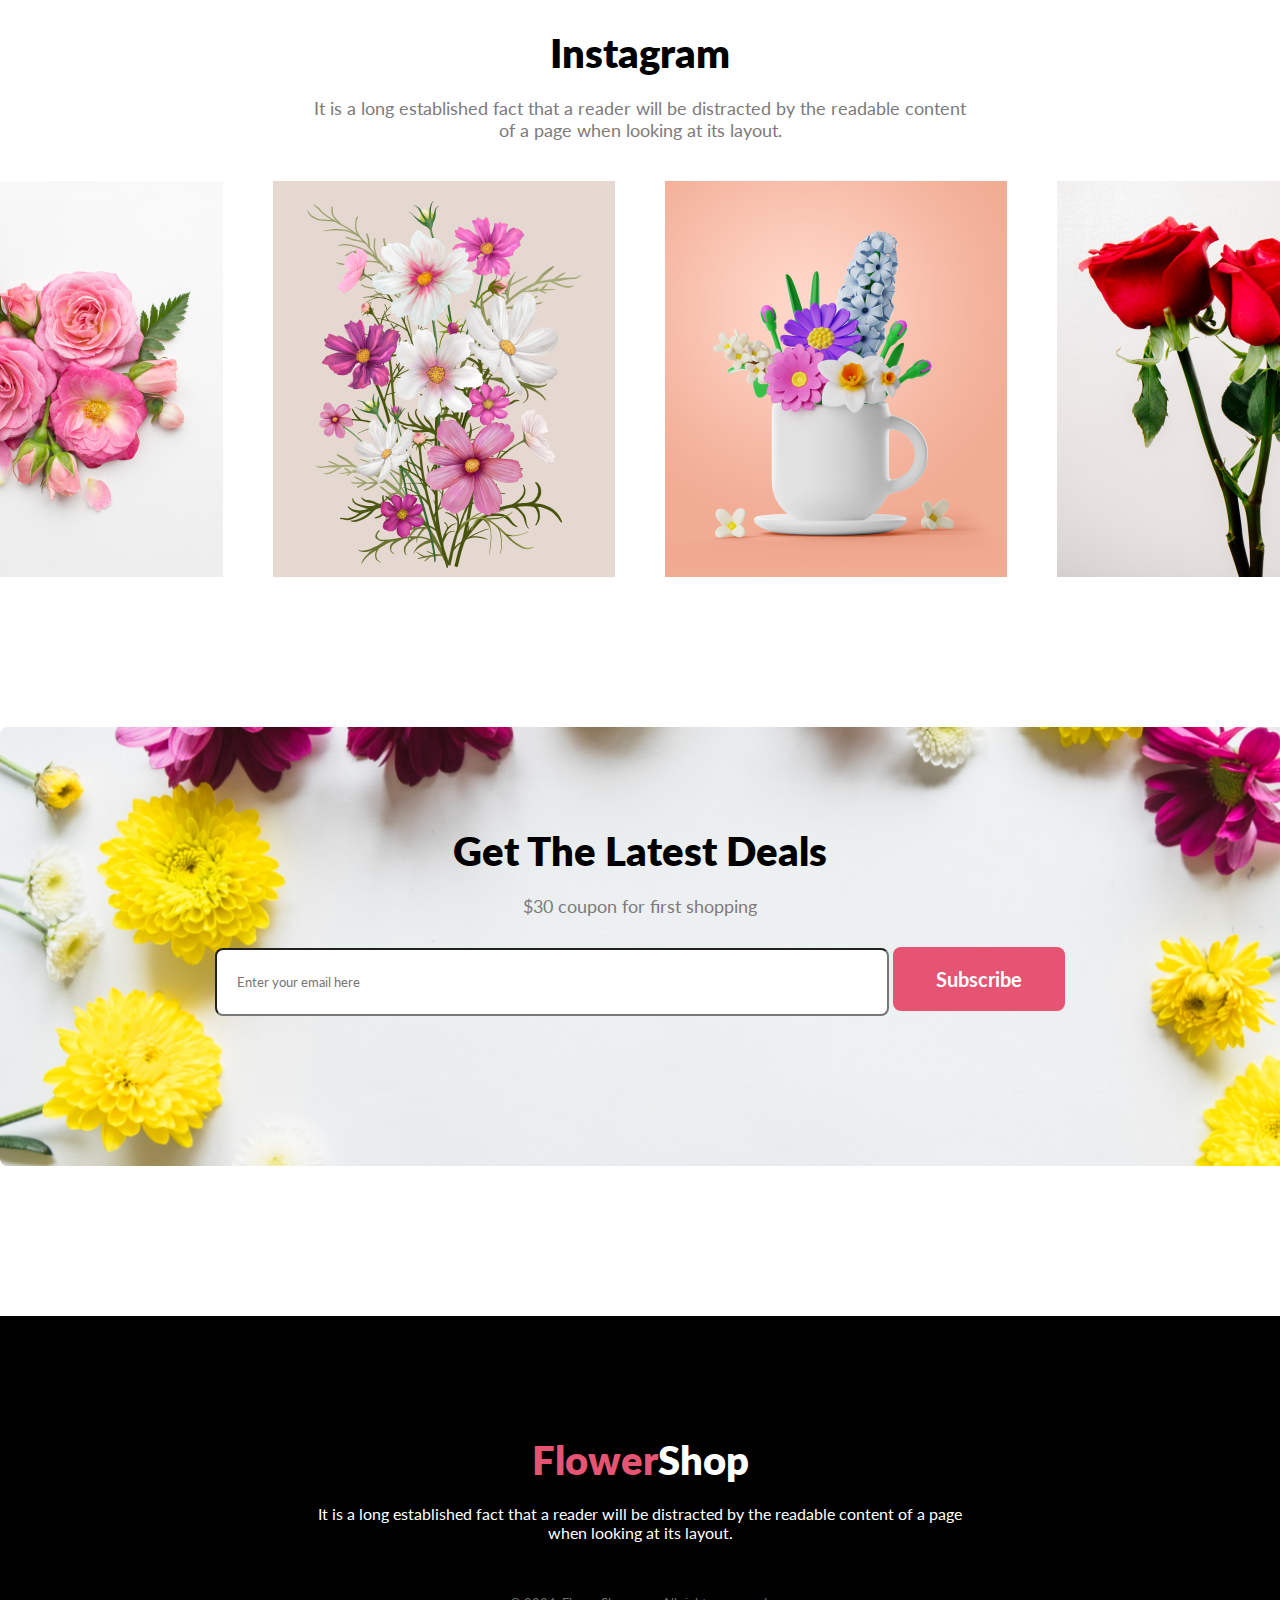
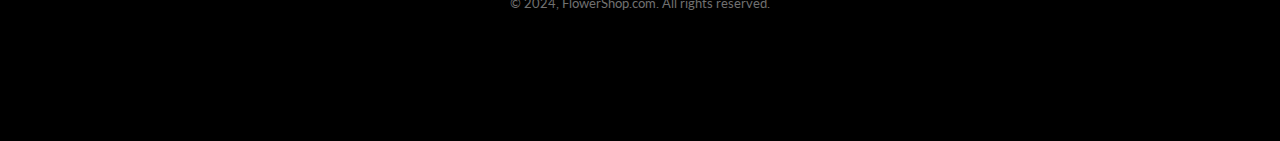
==== commit ed294bea: "sign up update" ====
--- a/index.html
+++ b/index.html
@@ -21,7 +21,7 @@
 
         <div class="nav-con">
             <ul class="nav-ul">
-                <li><a class="nav-a" href="#">Home</a></li>
+                <li><a class="nav-a" href="index.html">Home</a></li>
                 <li><a class="nav-a" href="#">Contact</a></li>
                 <li><a class="nav-a" href="#">About Us</a></li>
             </ul>
@@ -29,7 +29,7 @@
 
         <div class="nav-btn">
             <a href="#"><button class="primary_btn">Login</button></a>
-            <a href="#"><button class="primary_btn">Sign Up</button></a>
+            <a href="/Forms/signup.html"><button class="primary_btn">Sign Up</button></a>
         </div>
     </nav>
 
@@ -131,7 +131,7 @@
                 <p class="primary_font">$30 coupon for first shopping</p>
 
                 <div>
-                    <input type="email" placeholder="Enter your email here ">
+                    <input id="subscribe" type="email" placeholder="Enter your email here ">
 
                     <button class="primary_btn">Subscribe</button>
                 </div>
--- a/style.css
+++ b/style.css
@@ -1,5 +1,6 @@
 * {
     margin: 0px;
+    padding: 0px;
     font-family: "Lato", sans-serif;
 }
 
@@ -213,19 +214,20 @@
     text-align: center;
     width: 1510px;
     padding: 100px 0px;
-}
-
-input {
+    margin-bottom: 150px;
+}
+
+#subscribe {
     width: 650px;
     height: 64px;
     border-radius: 8px;
     padding-left: 20px;
+    margin-bottom: 50px;
 }
 
 /*Footer*/
 
 footer {
-    margin-top: 100px;
     background-color: black;
     padding: 120px 0px;
 }
@@ -234,4 +236,78 @@
 #copy {
     margin-top: 50px;
     color: #707070;
+}
+
+/*form.html*/
+
+
+.body {
+    width: 100%;
+    height: 100%;
+    background-color: #E55473;
+    display: flex;
+    justify-content: center;
+    align-items: center;
+}
+
+.container {
+    width: 500px;
+    background-color: #fcf5f7;
+    margin: 90px 0px;
+    display: flex;
+    justify-content: center;
+    border-radius: 50px;
+}
+
+.signup {
+    padding-bottom: 30px;
+}
+
+.user-details {
+
+    padding: 50px 0px;
+}
+
+.user-input {
+
+    width: 300px;
+    height: 40px;
+    padding-left: 10px;
+    margin: 7px 0px 18px 0px;
+    border-radius: 5px;
+    border: none;
+    font-size: 16px;
+}
+
+.signup-label {
+
+    font-size: 18px;
+    color: #5c5757;
+}
+
+.fieldset {
+    display: flex;
+    padding: 5px 0px;
+}
+
+.gender {
+
+    margin-left: 15px;
+}
+
+.submit {
+
+    margin-top: 30px;
+    padding: 10px 20px;
+    font-size: 20px;
+    font-weight: 600;
+    border-radius: 25px;
+    border: none;
+    background-color: #fd9eb3;
+    color: #fcf5f7;
+}
+
+.btn-signup {
+    display: flex;
+    justify-content: center;
 }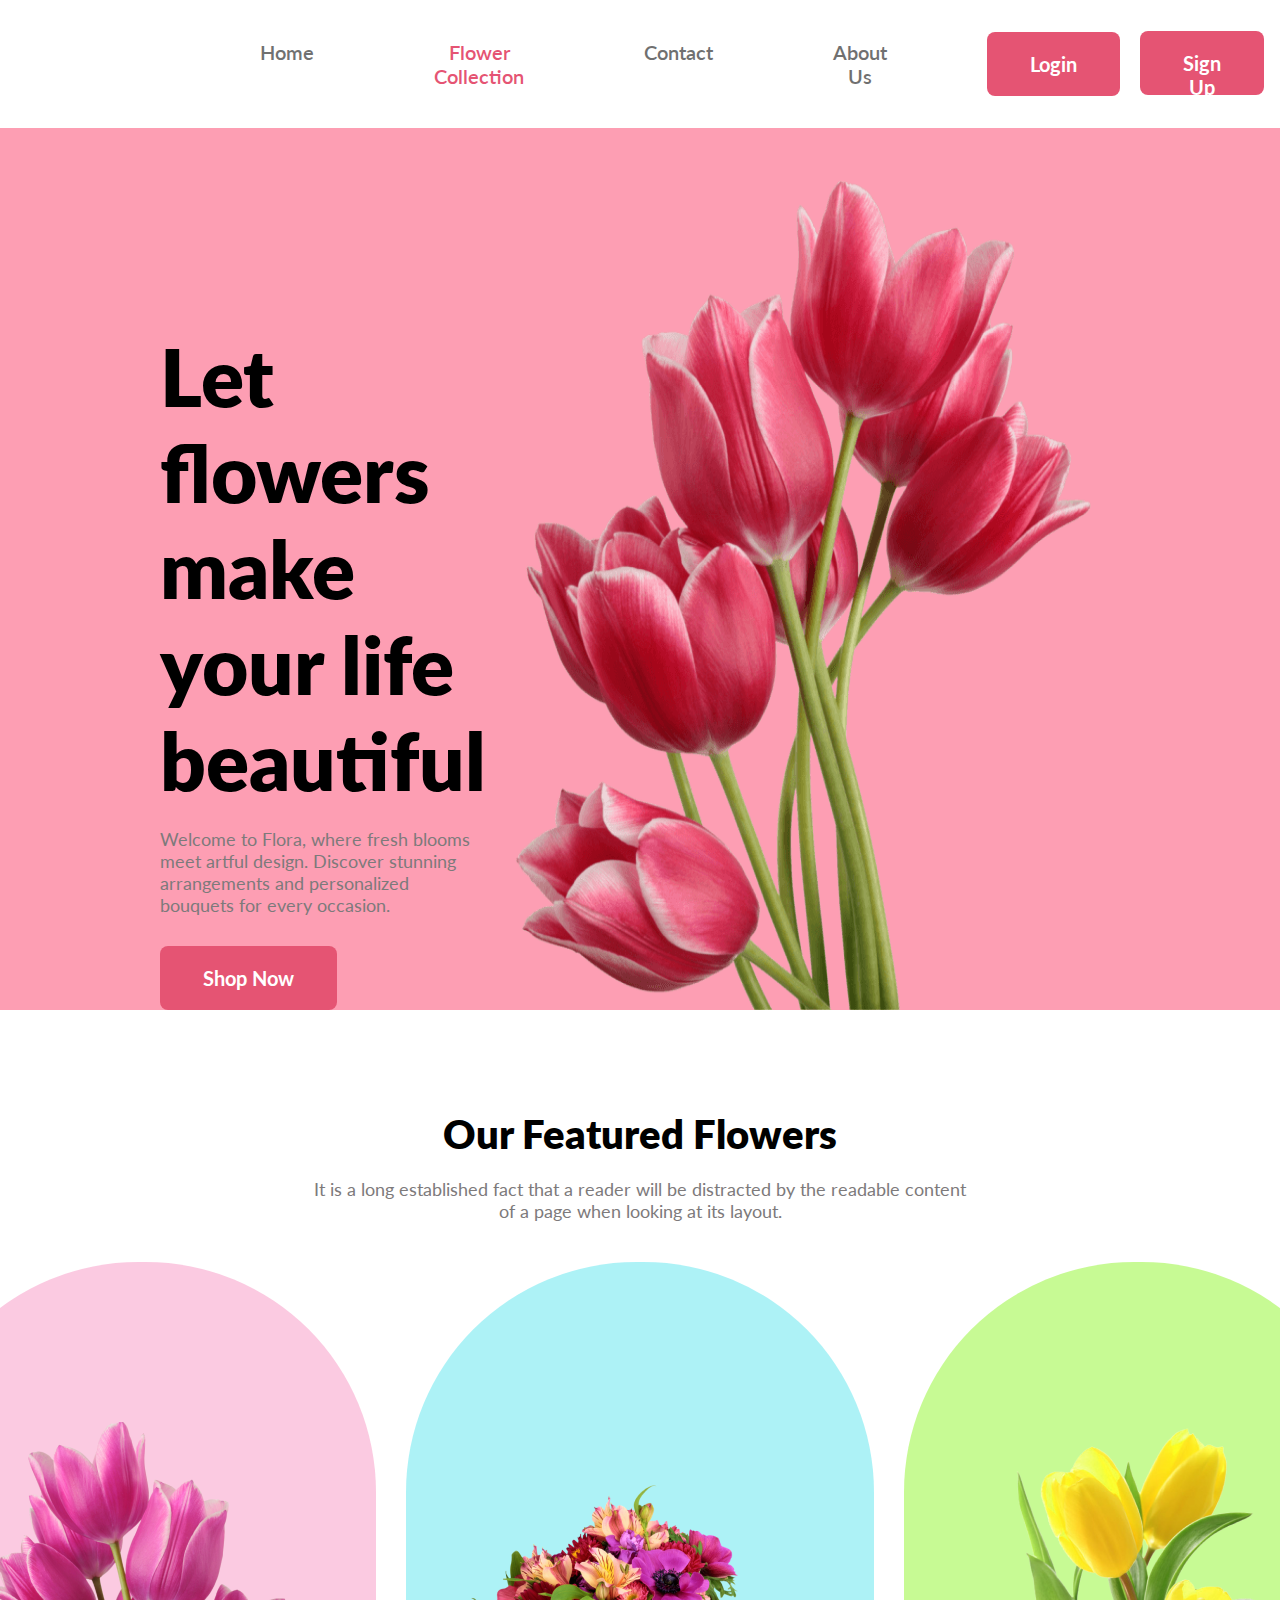
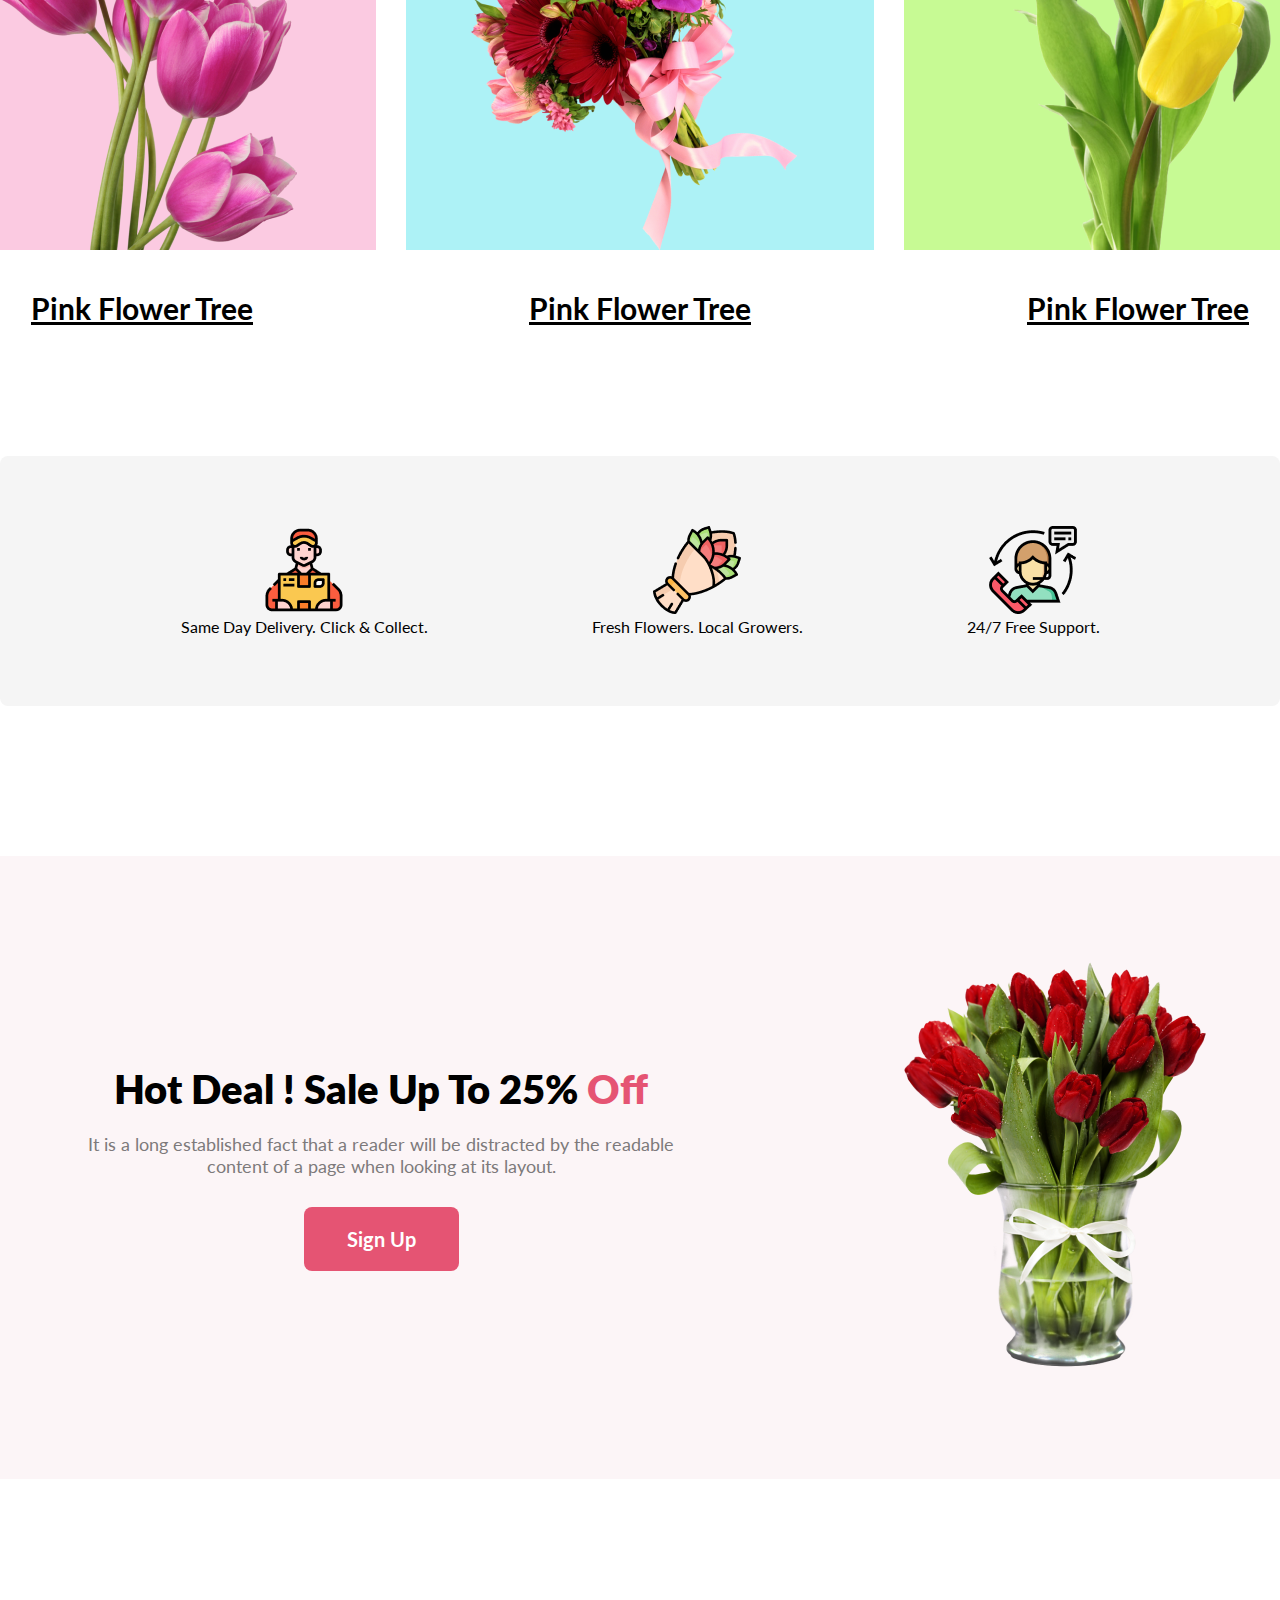
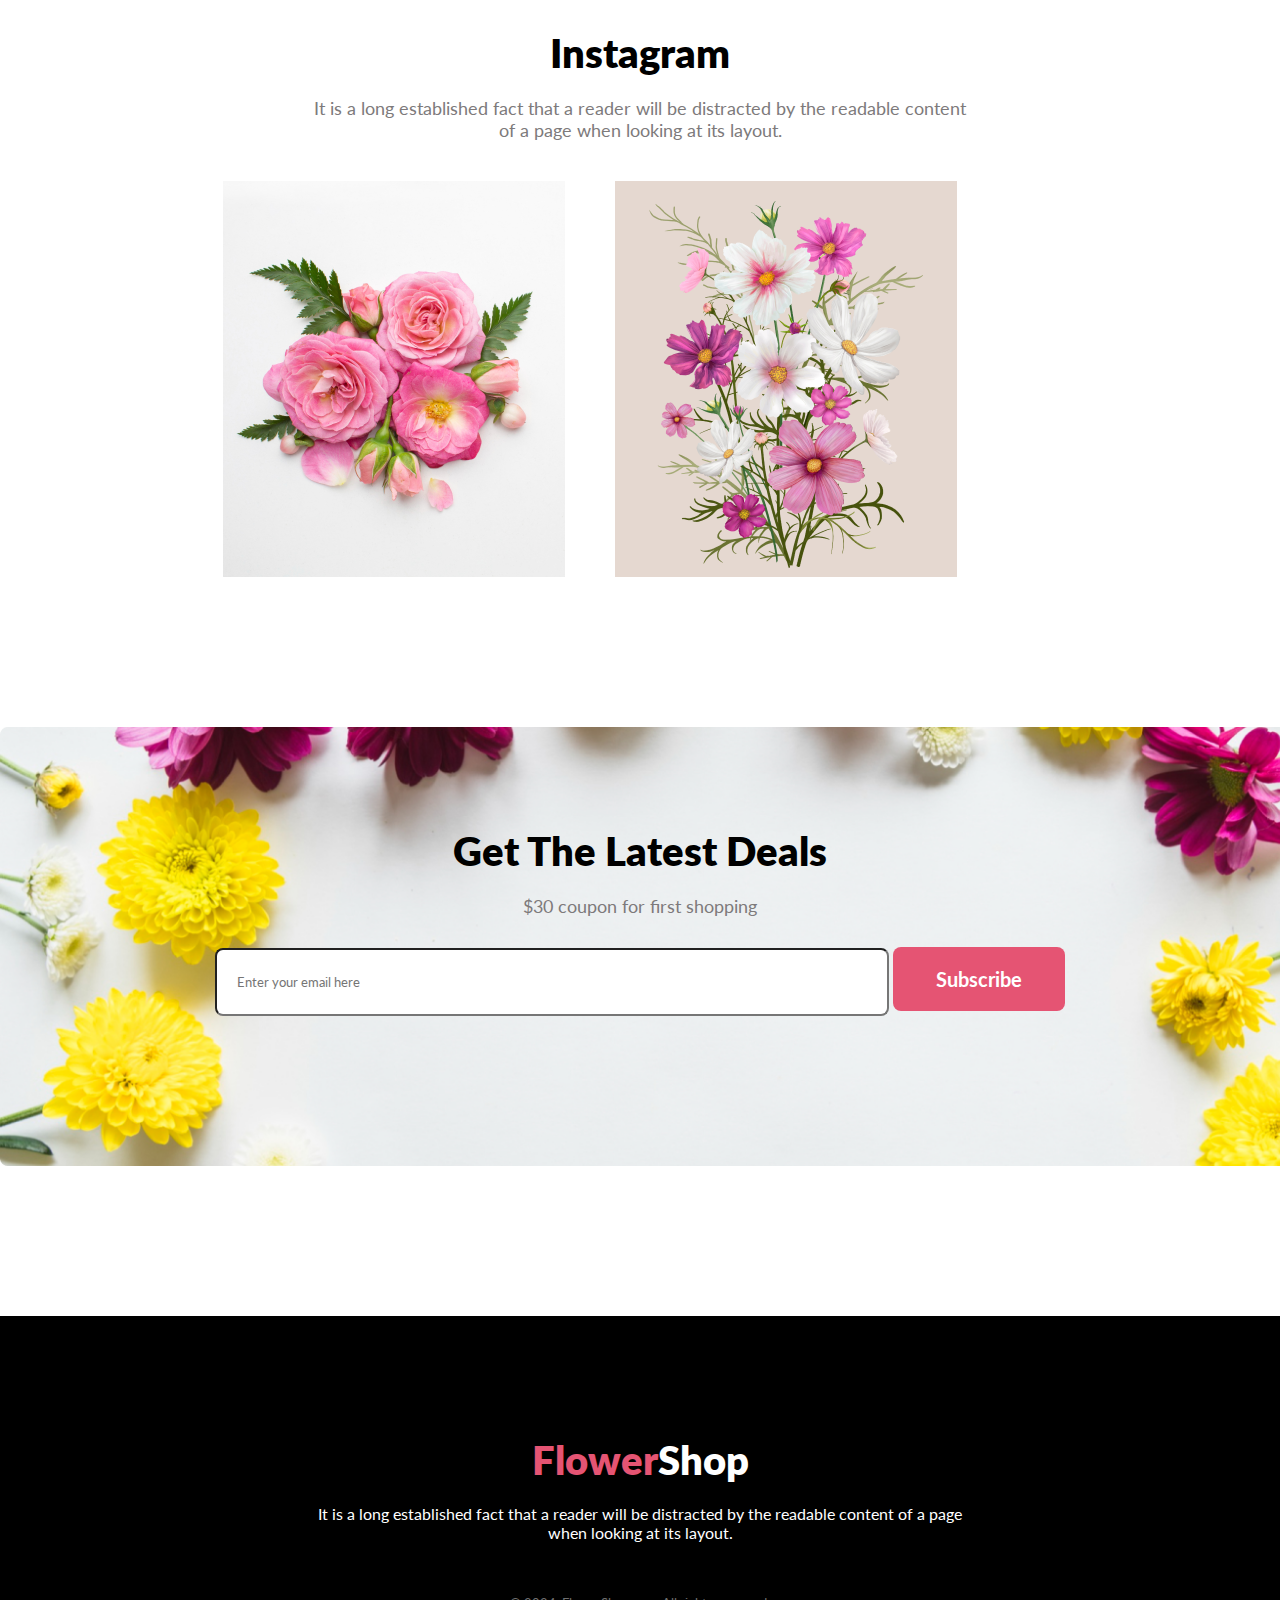
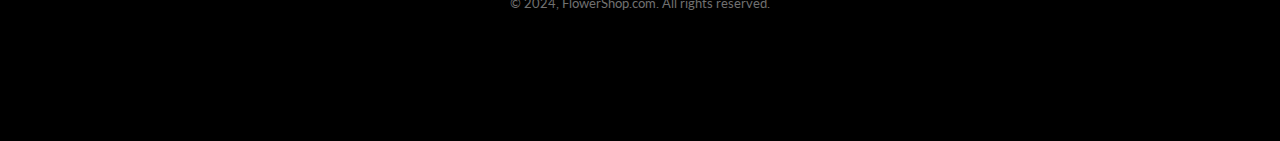
==== commit d6eb67ea: "Some new update and modification" ====
--- a/index.html
+++ b/index.html
@@ -22,13 +22,14 @@
         <div class="nav-con">
             <ul class="nav-ul">
                 <li><a class="nav-a" href="index.html">Home</a></li>
+                <li><a class="nav-a fc" href="/Forms/flowers.html">Flower Collection</a></li>
                 <li><a class="nav-a" href="#">Contact</a></li>
-                <li><a class="nav-a" href="#">About Us</a></li>
+                <li><a class="nav-a" href="/Forms/aboutUs.html">About Us</a></li>
             </ul>
         </div>
 
         <div class="nav-btn">
-            <a href="#"><button class="primary_btn">Login</button></a>
+            <a href="/Forms/login.html"><button class="primary_btn">Login</button></a>
             <a href="/Forms/signup.html"><button class="primary_btn">Sign Up</button></a>
         </div>
     </nav>
@@ -96,7 +97,7 @@
                 <p class="primary_font">It is a long established fact that a reader will be distracted by the readable
                     content of a page when looking at its layout.</p>
 
-                <button class="primary_btn">Sign Up</button>
+                <a href="/Forms/signup.html"><button class="primary_btn">Sign Up</button></a>
             </div>
             <div>
                 <img src="Flower/pngwing 8.png" alt="">
--- a/style.css
+++ b/style.css
@@ -40,7 +40,6 @@
 }
 
 .nav-ul,
-
 .nav-a {
     display: flex;
     text-decoration: none;
@@ -60,6 +59,10 @@
     background-color: #fd9eb3;
     color: white;
 
+}
+
+.fc {
+    color: #E55473;
 }
 
 .title {
@@ -248,6 +251,7 @@
     display: flex;
     justify-content: center;
     align-items: center;
+    gap: 10px;
 }
 
 .container {
@@ -310,4 +314,119 @@
 .btn-signup {
     display: flex;
     justify-content: center;
+}
+
+/*Checkout*/
+
+.order {
+
+    display: flex;
+    justify-content: space-between;
+    align-items: center;
+    gap: 115px;
+}
+
+.total {
+    font-size: 20px;
+}
+
+
+.order-input {
+
+    width: 100px;
+    height: 40px;
+    padding-left: 10px;
+    margin: 7px 0px 18px 0px;
+    border-radius: 5px;
+    border: none;
+    font-size: 16px;
+}
+
+/*Flowers*/
+
+.flower-collection {
+
+    display: flex;
+    justify-content: center;
+    gap: 30px;
+    padding-bottom: 100px;
+
+}
+
+.flower-title {
+
+    text-align: center;
+    margin: 50px 0px;
+}
+
+.f-pic {
+
+    background-repeat: no-repeat;
+    background-position: bottom;
+    background-size: contain;
+    padding: 50px 4px 0px 0px;
+    height: 320px;
+    width: 250px;
+
+}
+
+.four {
+    background-image: url("./Flower/pngwing\ 10.png");
+    background-color: #fd9eb3;
+}
+
+.five {
+    background-image: url("./Flower/rose.png");
+    background-color: #e8e4e1;
+}
+
+.six {
+    background-image: url("./Flower/pngwing\ 8.png");
+    background-color: rgb(231, 101, 101);
+}
+
+.seven {
+    background-image: url("./Flower/lily.png");
+    background-color: #e55473c8;
+}
+
+.eight {
+    background-image: url("./Flower/roseBuke.png");
+    background-color: rgba(235, 162, 231, 0.728);
+}
+
+.nine {
+    background-image: url("./Flower/glass.png");
+    background-color: #f0ad92f4;
+}
+
+.ten {
+    background-image: url("./Flower/sunflower\ .png");
+    background-color: rgb(245, 245, 140);
+}
+
+.f-pic-con {
+
+    display: block;
+    text-align: center;
+}
+
+.buy {
+    font-size: 30px;
+    font-weight: 600;
+    padding: 20px 66px;
+    border: none;
+    margin-top: 4px;
+    background-color: lightgray;
+
+}
+
+
+/*About us*/
+
+article>h2 {
+    text-align: center;
+    background-color: #E55473;
+    color: white;
+    padding: 100px;
 }